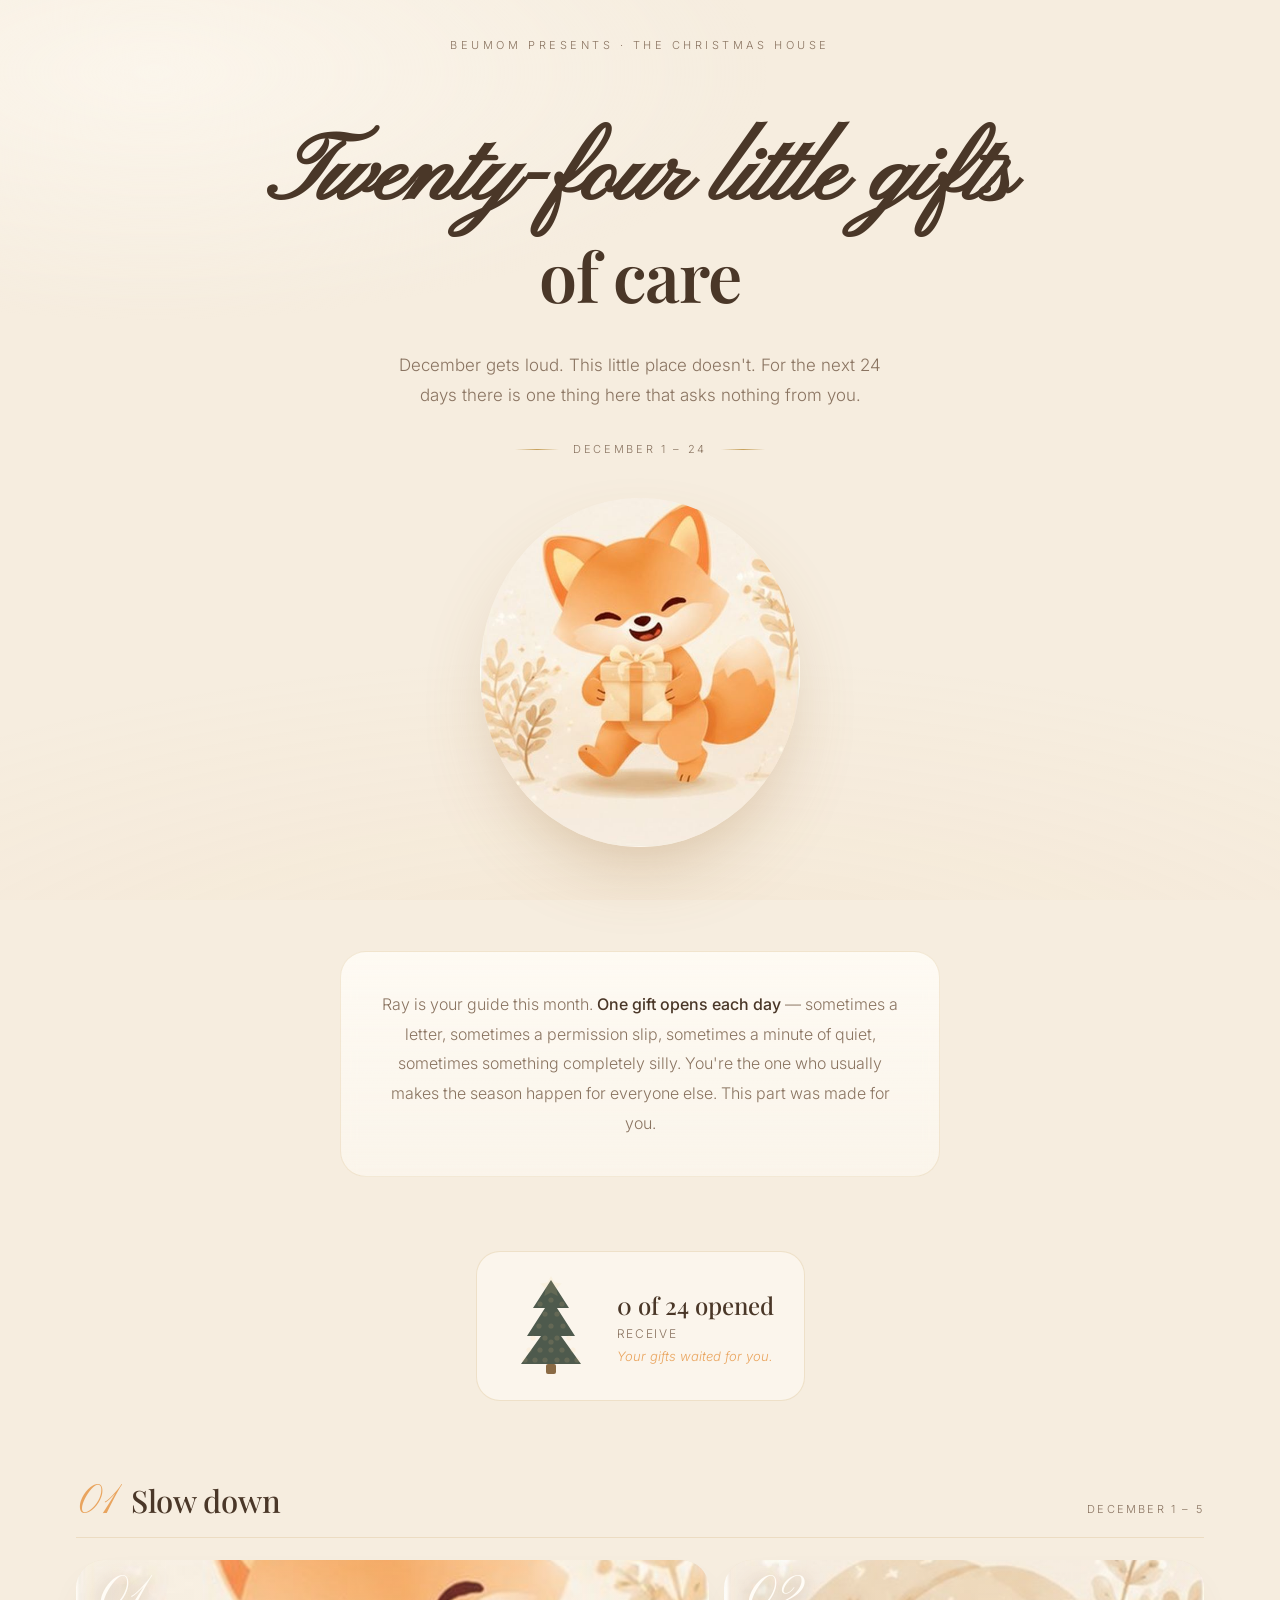
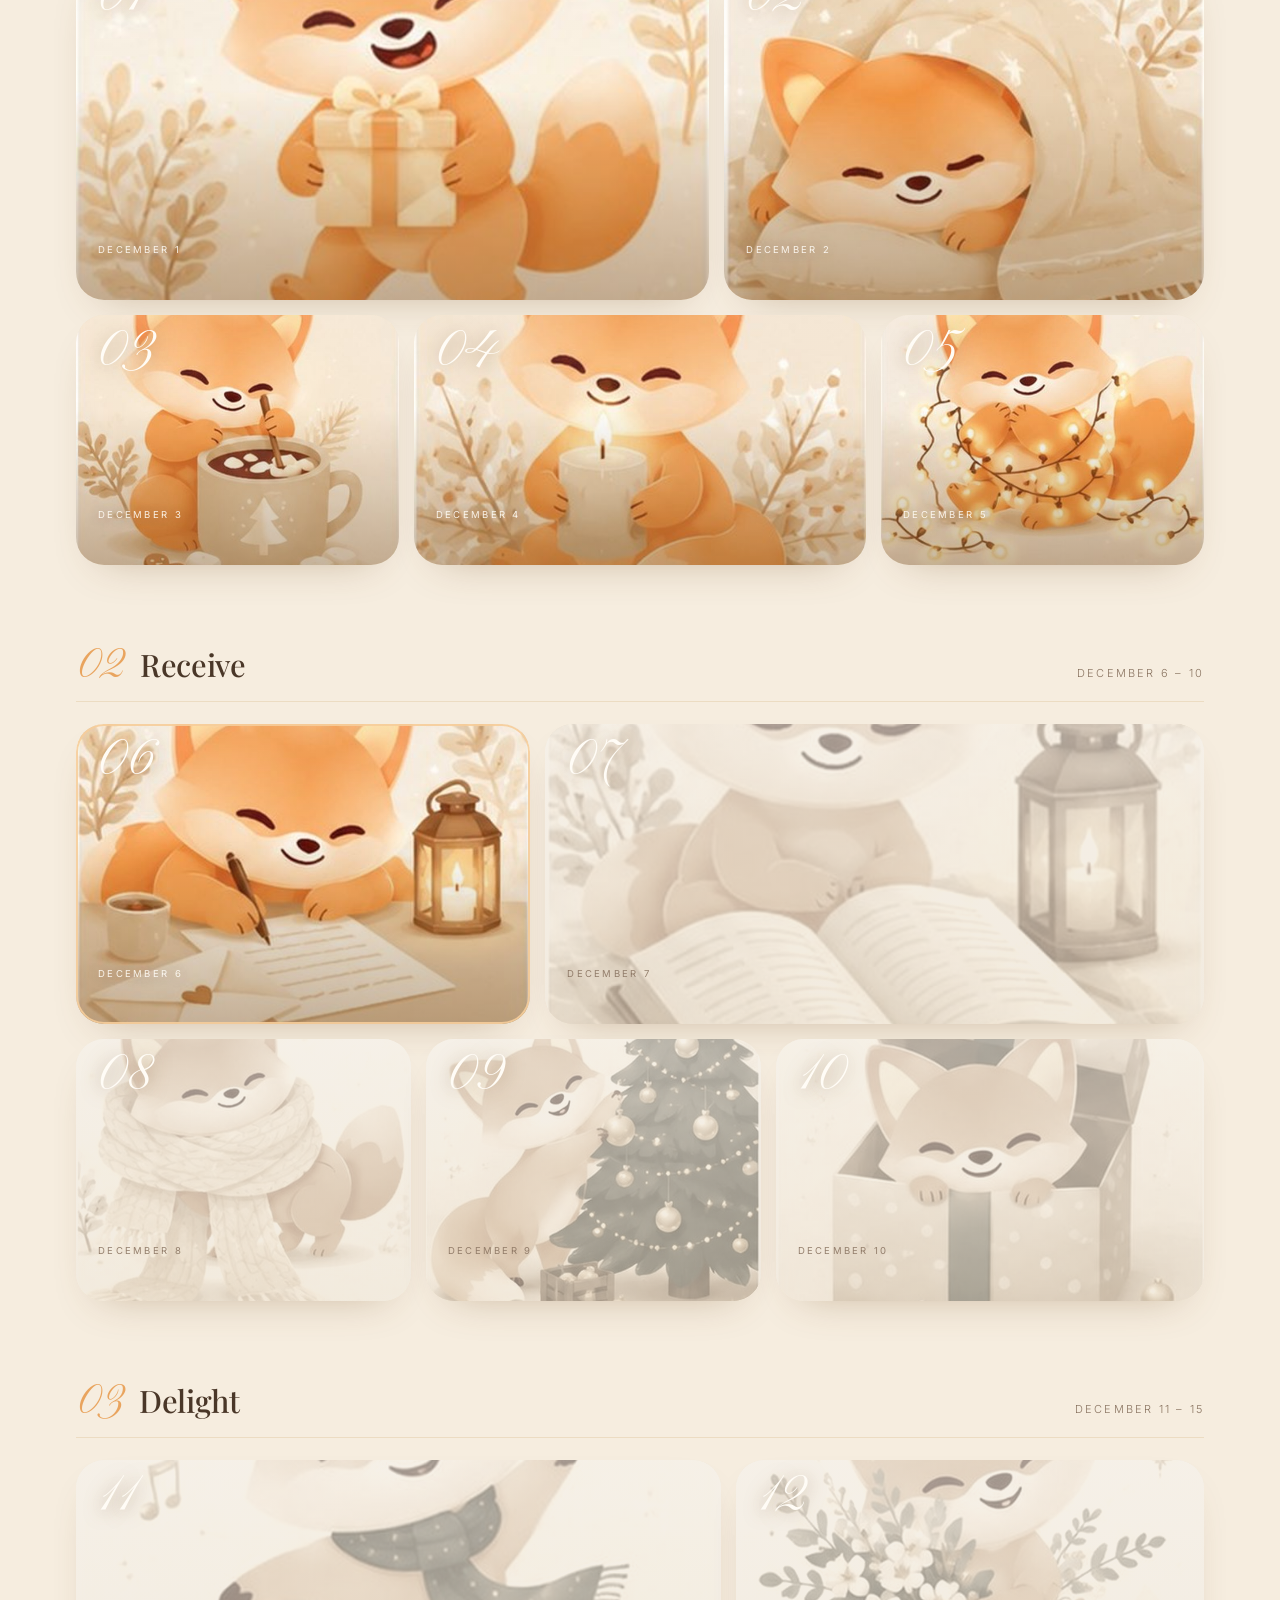
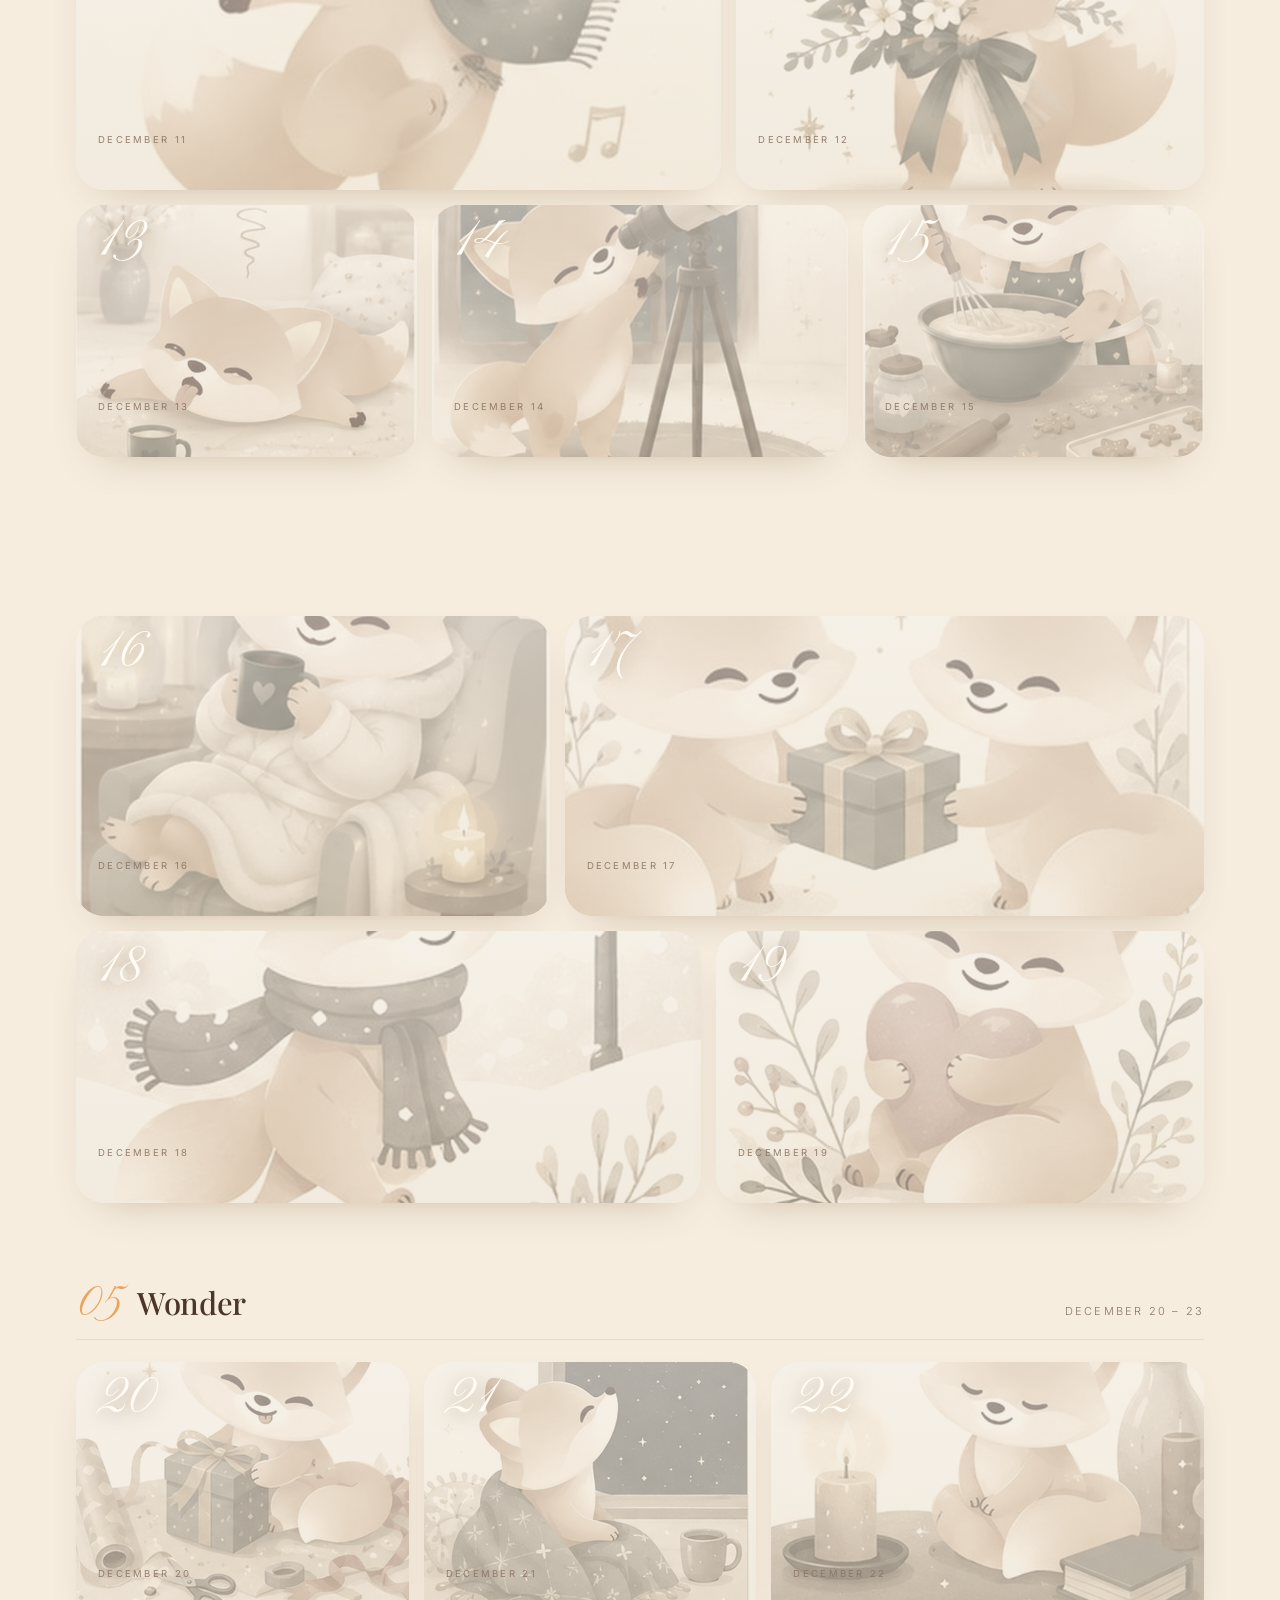
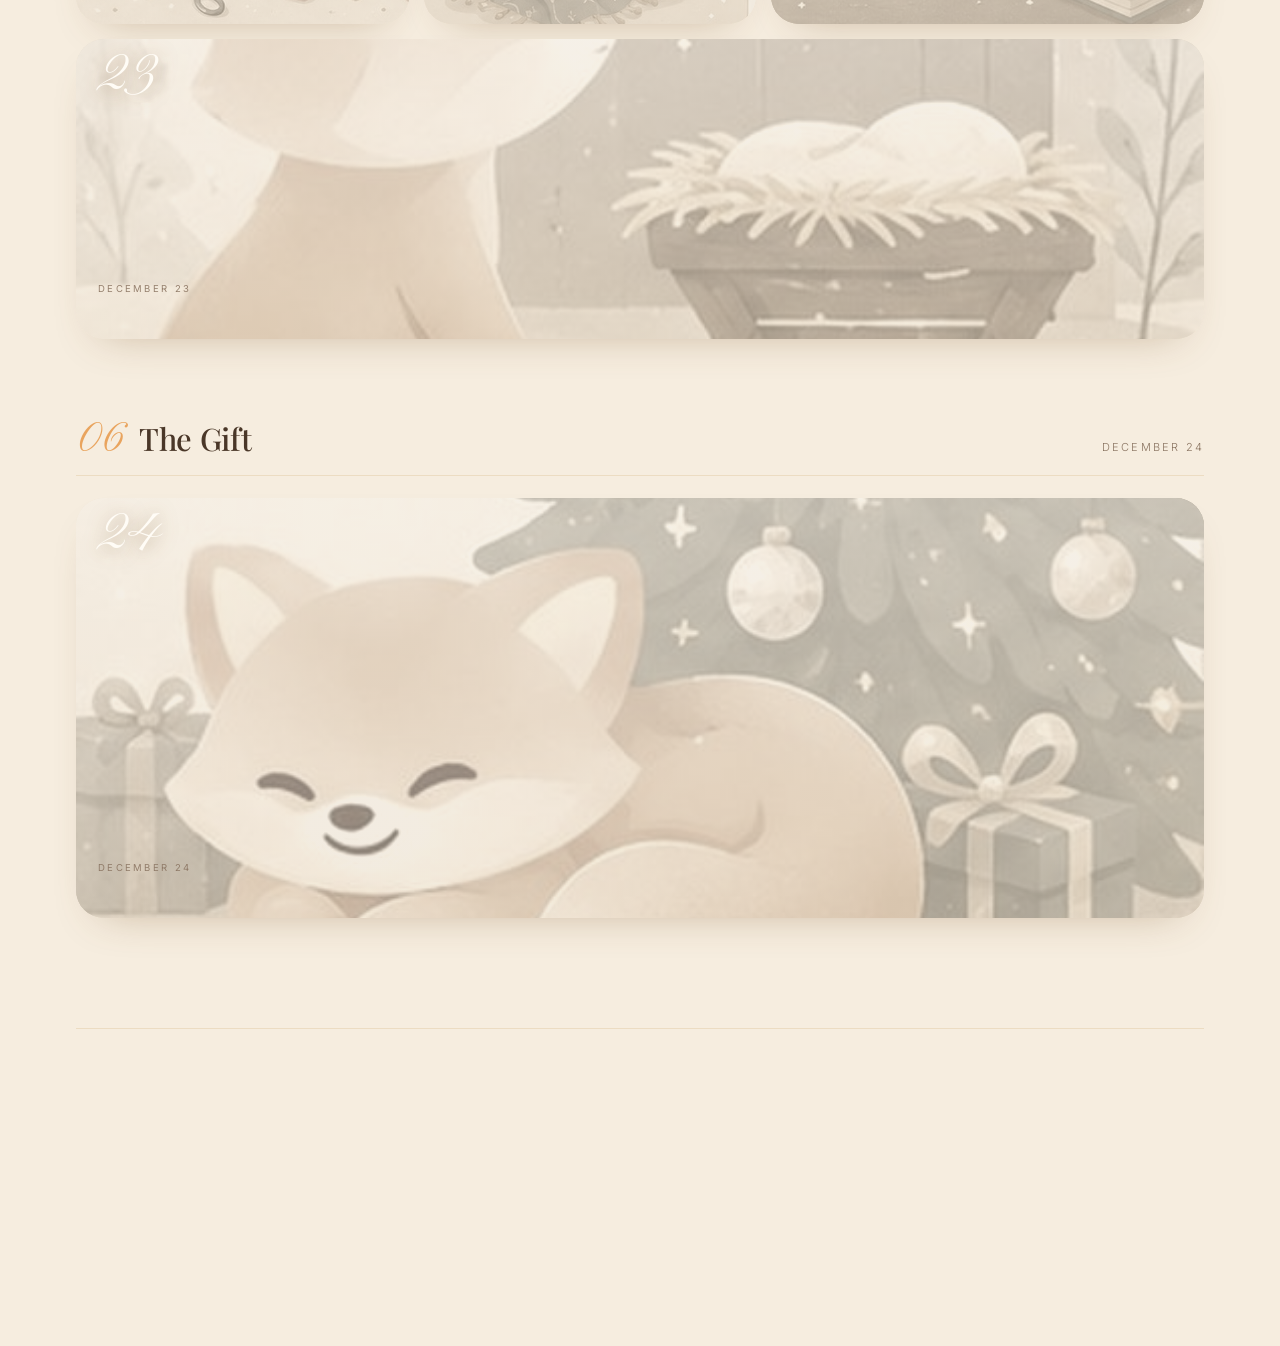
==== public/index.html @ f85dcf14 "Add BeUMom Advent calendar" ====
<!DOCTYPE html>
<html lang="en">
<head>
<meta charset="utf-8">
<meta name="viewport" content="width=device-width, initial-scale=1">
<title>BeUMom Christmas House — 24 Little Gifts of Care</title>
<link rel="preconnect" href="https://fonts.googleapis.com">
<link rel="preconnect" href="https://fonts.gstatic.com" crossorigin>
<link href="https://fonts.googleapis.com/css2?family=Playfair+Display:ital,wght@0,400;0,500;0,600;1,400&family=Inter:wght@300;400;500&family=Pinyon+Script&display=swap" rel="stylesheet">
<style>
:root{
  --champagne:#F6EDDF; --champagne-2:#EFE1CB; --ivory:#FFFCF6;
  --ember:#E9A45E; --ember-lt:#F7CE9B; --gold:#C6A05A;
  --ink:#4A3728; --ink-soft:#8A7461; --evergreen:#3B4A3C; --sage:#9FAF97;
  --r:28px; --ease:cubic-bezier(.22,.68,.28,1);
}
*{box-sizing:border-box;margin:0;padding:0}
html{scroll-behavior:smooth}
body{background:var(--champagne);color:var(--ink);font-family:'Inter',sans-serif;font-weight:300;-webkit-font-smoothing:antialiased;overflow-x:hidden}

.hearth{position:fixed;inset:0;pointer-events:none;z-index:0;
  background:radial-gradient(120% 62% at 50% 116%,rgba(233,164,94,var(--glow,.14)) 0%,rgba(247,206,155,calc(var(--glow,.14)*.55)) 34%,rgba(246,237,223,0) 70%),
             radial-gradient(80% 46% at 12% 8%,rgba(255,251,244,.6) 0%,rgba(246,237,223,0) 60%);
  transition:background 1.6s var(--ease)}
.embers{position:fixed;inset:0;pointer-events:none;z-index:55;overflow:hidden}
.ember{position:absolute;bottom:-24px;width:var(--sz,8px);height:var(--sz,8px);border-radius:50%;
  background:radial-gradient(circle,rgba(255,250,238,1) 0%,rgba(247,206,155,.9) 34%,rgba(233,164,94,0) 72%);
  filter:blur(var(--bl,.4px));animation:rise linear infinite}
@keyframes rise{0%{transform:translateY(0) translateX(0) scale(.5);opacity:0}
  10%{opacity:var(--op,.8)}78%{opacity:var(--op,.8)}
  100%{transform:translateY(-112vh) translateX(var(--dx,24px)) scale(1.15);opacity:0}}

.wrap{position:relative;z-index:2;max-width:1180px;margin:0 auto;padding:0 26px}
.rv{opacity:0;transform:translateY(22px);filter:blur(6px);transition:opacity 1s var(--ease),transform 1s var(--ease),filter 1s var(--ease)}
.rv.in{opacity:1;transform:none;filter:blur(0)}

.top{padding:38px 0 0;text-align:center}
.eyebrow{font-size:11px;letter-spacing:.32em;text-transform:uppercase;color:var(--ink-soft)}

.hero{padding:70px 0 20px;text-align:center}
.script{display:block;font-family:'Pinyon Script',cursive;font-size:clamp(46px,8.4vw,96px);line-height:1.16;padding-bottom:.05em}
.solid{display:block;font-family:'Playfair Display',serif;font-weight:600;font-size:clamp(34px,6vw,68px);letter-spacing:-.015em;margin-top:-.14em}
.lede{max-width:520px;margin:30px auto 0;font-size:17px;line-height:1.78;color:var(--ink-soft)}
.dates{margin-top:32px;display:inline-flex;align-items:center;gap:14px;font-size:11px;letter-spacing:.24em;text-transform:uppercase;color:var(--ink-soft)}
.dates i{display:block;width:44px;height:1px;background:linear-gradient(90deg,transparent,var(--gold),transparent)}
.hero-fox{width:min(320px,62vw);margin:42px auto 0;border-radius:50%;overflow:hidden;box-shadow:0 34px 80px -30px rgba(160,110,54,.44);animation:float 8s ease-in-out infinite}
.hero-fox img{width:100%;display:block}
@keyframes float{0%,100%{transform:translateY(0)}50%{transform:translateY(-13px)}}

.note{max-width:600px;margin:84px auto 0;padding:38px 40px;text-align:center;
  background:linear-gradient(180deg,rgba(255,252,246,.86),rgba(255,252,246,.5));
  border:1px solid rgba(198,160,90,.2);border-radius:26px;backdrop-filter:blur(8px);
  font-size:16px;line-height:1.85;color:var(--ink-soft)}
.note b{font-weight:500;color:var(--ink)}

/* progress tree */
.tracker{display:flex;align-items:center;justify-content:center;gap:22px;margin:74px auto 0;
  padding:22px 30px;border:1px solid rgba(198,160,90,.24);border-radius:24px;
  background:rgba(255,252,246,.55);backdrop-filter:blur(6px);width:fit-content;max-width:100%}
.tracker svg{display:block;flex:0 0 auto}
.tracker .txt .n{font-family:'Playfair Display',serif;font-size:24px;font-weight:500}
.tracker .txt .s{font-size:12px;letter-spacing:.14em;text-transform:uppercase;color:var(--ink-soft);margin-top:5px}
.tracker .waited{font-size:13px;color:var(--ember);margin-top:7px;font-style:italic;display:none}
.tracker .waited.on{display:block}
.orn{opacity:.13;transition:opacity .7s var(--ease)}
.orn.lit{opacity:1}

/* chapters */
.chapter{margin-top:78px}
.chead{display:flex;align-items:baseline;gap:16px;margin-bottom:22px;padding-bottom:14px;border-bottom:1px solid rgba(198,160,90,.22)}
.chead .cn{font-family:'Pinyon Script',cursive;font-size:40px;color:var(--ember);line-height:1}
.chead h2{font-family:'Playfair Display',serif;font-weight:500;font-size:clamp(22px,2.8vw,31px);letter-spacing:-.01em}
.chead .cr{margin-left:auto;font-size:11px;letter-spacing:.2em;text-transform:uppercase;color:var(--ink-soft)}

.row{display:flex;gap:15px;margin-bottom:15px}
.door{position:relative;flex:1 1 0;min-width:0;border:0;padding:0;cursor:pointer;border-radius:var(--r);
  overflow:hidden;background:var(--champagne-2);box-shadow:0 18px 44px -26px rgba(120,80,38,.42);
  transition:transform .7s var(--ease),box-shadow .7s var(--ease);font-family:inherit;display:block}
.door img{position:absolute;inset:0;width:100%;height:100%;object-fit:cover;transition:transform 1.1s var(--ease),filter .9s var(--ease)}
.door .veil{position:absolute;inset:0;background:linear-gradient(180deg,rgba(246,237,223,.2) 0%,rgba(246,237,223,.02) 38%,rgba(122,84,42,.42) 100%);transition:opacity .8s var(--ease)}
.door .num{position:absolute;left:20px;top:10px;font-family:'Pinyon Script',cursive;font-size:clamp(34px,3.8vw,50px);color:#FFFCF6;line-height:1.2;text-shadow:0 2px 18px rgba(120,80,38,.55)}
.door .day{position:absolute;left:22px;bottom:18px;right:22px;text-align:left;color:#FFFCF6;text-shadow:0 1px 14px rgba(120,80,38,.6)}
.door .day .d{font-size:9.5px;letter-spacing:.24em;text-transform:uppercase;opacity:.9}
.door .day .t{font-family:'Playfair Display',serif;font-size:clamp(15px,1.4vw,20px);font-weight:500;margin-top:4px;opacity:0;transform:translateY(8px);transition:opacity .5s var(--ease),transform .5s var(--ease)}
.door.locked img{filter:saturate(.3) brightness(1.07) contrast(.92)}
.door.locked .veil{background:linear-gradient(180deg,rgba(246,237,223,.6),rgba(239,225,203,.52))}
.door.locked .day .d{color:var(--ink-soft);text-shadow:none}
.door.locked{cursor:default}
.door.open-able::after{content:"";position:absolute;inset:0;border-radius:var(--r);
  box-shadow:inset 0 0 0 2px rgba(247,206,155,.9),0 0 34px rgba(233,164,94,.42);animation:pulse 3.2s ease-in-out infinite;pointer-events:none}
@keyframes pulse{0%,100%{opacity:.42}50%{opacity:1}}
.door.opened .veil{background:linear-gradient(180deg,rgba(246,237,223,.06) 0%,rgba(122,84,42,.46) 100%)}
.door .seal{position:absolute;right:18px;top:18px;width:8px;height:8px;border-radius:50%;background:transparent}
.door.opened .seal{background:var(--ember-lt);box-shadow:0 0 16px 4px rgba(233,164,94,.75)}
@media(hover:hover){
  .door:not(.locked):hover{transform:translateY(-6px);box-shadow:0 30px 60px -26px rgba(120,80,38,.55)}
  .door:not(.locked):hover img{transform:scale(1.055)}
  .door:not(.locked):hover .day .t{opacity:1;transform:none}
}
.door:focus-visible{outline:2px solid var(--ember);outline-offset:4px}
.door.shake{animation:shake .5s var(--ease)}
@keyframes shake{0%,100%{transform:translateX(0)}20%{transform:translateX(-6px)}40%{transform:translateX(6px)}60%{transform:translateX(-4px)}80%{transform:translateX(4px)}}

.toast{position:fixed;left:50%;bottom:34px;transform:translate(-50%,20px);z-index:60;background:rgba(74,55,40,.94);color:#FFFCF6;padding:13px 24px;border-radius:100px;font-size:13px;opacity:0;pointer-events:none;transition:opacity .4s var(--ease),transform .4s var(--ease)}
.toast.on{opacity:1;transform:translate(-50%,0)}

.modal{position:fixed;inset:0;z-index:80;display:flex;align-items:center;justify-content:center;padding:24px;opacity:0;pointer-events:none;transition:opacity .5s var(--ease)}
.modal.on{opacity:1;pointer-events:auto}
.scrim{position:absolute;inset:0;background:rgba(90,62,36,.44);backdrop-filter:blur(14px)}
.card{position:relative;width:min(960px,100%);max-height:88vh;overflow-y:auto;background:var(--ivory);border-radius:34px;
  box-shadow:0 50px 110px -40px rgba(90,60,30,.6);display:grid;grid-template-columns:1fr 1fr;
  transform:scale(.94) translateY(16px);opacity:0;transition:transform .6s var(--ease),opacity .6s var(--ease)}
.modal.on .card{transform:none;opacity:1}
.card-img{position:relative;min-height:360px;background:var(--champagne-2)}
.card-img img{position:absolute;inset:0;width:100%;height:100%;object-fit:cover}
.card-img .n{position:absolute;left:26px;bottom:18px;font-family:'Pinyon Script',cursive;font-size:58px;color:#FFFCF6;text-shadow:0 2px 20px rgba(120,80,38,.6)}
.card-body{padding:44px 42px 42px}
.tags{display:flex;gap:8px;flex-wrap:wrap}
.tag{font-size:9.5px;letter-spacing:.22em;text-transform:uppercase;color:var(--ink-soft);border:1px solid rgba(198,160,90,.36);padding:6px 12px;border-radius:100px}
.tag.type{background:rgba(233,164,94,.14);border-color:transparent;color:#8A5B26}
.card-body .date{font-family:'Pinyon Script',cursive;font-size:32px;color:var(--ember);margin:16px 0 0;line-height:1}
.card-body h3{font-family:'Playfair Display',serif;font-weight:500;font-size:clamp(26px,3.2vw,38px);line-height:1.13;letter-spacing:-.015em;margin:6px 0 18px}
.letter{font-size:16px;line-height:1.84;color:var(--ink-soft)}
.letter em{font-style:italic;color:var(--ink)}
.practice{margin-top:26px;padding:22px 24px;border-radius:20px;background:linear-gradient(135deg,rgba(247,206,155,.3),rgba(246,237,223,.5));border:1px solid rgba(198,160,90,.24)}
.practice .lbl{font-size:9.5px;letter-spacing:.22em;text-transform:uppercase;color:var(--ink-soft)}
.practice p{margin-top:9px;font-size:16px;line-height:1.68;color:var(--ink)}
.gift{margin-top:18px;display:flex;align-items:flex-start;gap:12px;font-size:14px;line-height:1.6;color:var(--ink-soft)}
.gift span{width:7px;height:7px;border-radius:50%;background:var(--ember);flex:0 0 auto;margin-top:7px;box-shadow:0 0 12px rgba(233,164,94,.8)}
.close{position:absolute;right:16px;top:16px;z-index:3;width:40px;height:40px;border-radius:50%;border:0;cursor:pointer;background:rgba(255,252,246,.92);color:var(--ink);font-size:19px;box-shadow:0 6px 20px -8px rgba(90,60,30,.5);transition:transform .3s var(--ease)}
.close:hover{transform:rotate(90deg)}
.stg{opacity:0;transform:translateY(14px)}
.modal.on .stg{animation:stgIn .8s var(--ease) forwards}
@keyframes stgIn{to{opacity:1;transform:none}}

footer{margin-top:110px;padding:70px 0 60px;text-align:center;border-top:1px solid rgba(198,160,90,.22)}
footer .fscript{font-family:'Pinyon Script',cursive;font-size:36px;line-height:1.3}
footer p{max-width:480px;margin:20px auto 0;font-size:14px;line-height:1.8;color:var(--ink-soft)}
footer .by{margin-top:32px;font-size:10px;letter-spacing:.26em;text-transform:uppercase;color:var(--ink-soft)}


@media(max-width:880px){.card{grid-template-columns:1fr}.card-img{min-height:250px}.card-body{padding:32px 26px 34px}}
@media(max-width:720px){
  .wrap{padding:0 16px}
  .row{flex-wrap:wrap;gap:11px;margin-bottom:11px;height:auto !important}
  .row .door{flex:1 1 calc(50% - 6px) !important;height:198px !important}
  .row .door:nth-child(3){flex-basis:100% !important;height:176px !important}
  .door .num{left:14px;top:6px}
  .door .day{left:14px;right:14px;bottom:13px}
  .door .day .t{opacity:1;transform:none}
  .note{padding:30px 24px;margin-top:60px}
  .tracker{gap:16px;padding:18px 22px;margin-top:56px}
  .chapter{margin-top:58px}
}
@media(prefers-reduced-motion:reduce){*{animation-duration:.01ms !important;animation-iteration-count:1 !important;transition-duration:.12s !important}.rv{opacity:1;transform:none;filter:none}}
</style>
</head>
<body>
<div class="hearth" id="hearth"></div>
<div class="embers" id="embers"></div>

<div class="wrap">
  <div class="top"><div class="eyebrow rv">BeUMom presents · The Christmas House</div></div>

  <header class="hero">
    <h1>
      <span class="script rv">Twenty-four little gifts</span>
      <span class="solid rv">of care</span>
    </h1>
    <p class="lede rv">December gets loud. This little place doesn't. For the next 24 days there is one thing here that asks nothing from you.</p>
    <div class="dates rv"><i></i>December 1 – 24<i></i></div>
    <div class="hero-fox rv"><img id="heroImg" alt="Ray the fox, carrying a tiny gift"></div>
  </header>

  <div class="note rv">
    Ray is your guide this month. <b>One gift opens each day</b> — sometimes a letter, sometimes a permission slip, sometimes a minute of quiet, sometimes something completely silly. You're the one who usually makes the season happen for everyone else. This part was made for you.
  </div>

  <div class="tracker rv">
    <svg width="88" height="104" viewBox="0 0 88 104" aria-hidden="true">
      <path d="M44 6 L62 34 H50 L68 62 H54 L74 90 H14 L34 62 H20 L38 34 H26 Z" fill="#3B4A3C" opacity=".9"/>
      <rect x="39" y="90" width="10" height="10" rx="2" fill="#8A6A44"/>
      <g id="star" class="orn"><path d="M44 2 l3.4 6.6 7.3 1-5.3 5.2 1.3 7.2-6.7-3.4-6.7 3.4 1.3-7.2-5.3-5.2 7.3-1z" fill="#F2D08A"/></g>
      <g id="orns" fill="#F5C98E"></g>
    </svg>
    <div class="txt">
      <div class="n"><span id="lit">0</span> of 24 opened</div>
      <div class="s" id="phase">Slow down</div>
      <div class="waited" id="waited">Your gifts waited for you.</div>
    </div>
  </div>

  <div id="chapters"></div>

  <footer>
    <div class="fscript rv">we hope you feel a little brighter inside</div>
    <p class="rv">BeUMom is a gentle space for moms. A place with simple tools for restoration — where you're allowed to pause, feel supported, and slowly return to yourself in body, mind, and heart.</p>
    <div class="by rv">Designed and built by Raya Popov</div>
  </footer>
</div>

<div class="toast" id="toast"></div>

<div class="modal" id="modal" role="dialog" aria-modal="true">
  <div class="scrim" data-close></div>
  <div class="card">
    <button class="close" data-close aria-label="Close">&times;</button>
    <div class="card-img"><img id="mImg" alt=""><span class="n" id="mNum"></span></div>
    <div class="card-body">
      <div class="tags stg" id="mTags" style="animation-delay:.12s"></div>
      <div class="date stg" id="mDate" style="animation-delay:.2s"></div>
      <h3 class="stg" id="mTitle" style="animation-delay:.28s"></h3>
      <div class="letter stg" id="mLetter" style="animation-delay:.36s"></div>
      <div class="practice stg" style="animation-delay:.46s">
        <div class="lbl" id="mPLbl">Today's small thing</div>
        <p id="mPractice"></p>
      </div>
      <div class="gift stg" style="animation-delay:.56s"><span></span><em id="mGift"></em></div>
    </div>
  </div>
</div>

<script>
const IMG = {"d01": "[data-uri]", "d02": "[data-uri]", "d03": "[data-uri]", "d04": "[data-uri]", "d05": "[data-uri]", "d06": "[data-uri]", "d07": "[data-uri]", "d08": "[data-uri]", "d09": "[data-uri]", "d10": "[data-uri]", "d11": "[data-uri]", "d12": "[data-uri]", "d13": "[data-uri]", "d14": "[data-uri]", "d15": "[data-uri]", "d16": "[data-uri]", "d17": "[data-uri]", "d18": "[data-uri]", "d19": "[data-uri]", "d20": "[data-uri]", "d21": "[data-uri]", "d22": "[data-uri]", "d23": "[data-uri]", "d24": "[data-uri]"};

/* six repeating day types — the surprise lives in the order, not in the code */
const T={perm:"Permission slip",letter:"A letter",still:"One minute",play:"Something silly",word:"Your word today",give:"For another mom"};

const DAYS=[
{n:1,t:T.perm,p:"Rest · Mind",title:"Your first gift",
 letter:"Hey mama. It's the first of December, and the list has already started writing itself. Before any of it — this. One small thing that belongs to you, before you hand out everything else.",
 practice:"Name one thing you'd love this month that has nothing to do with anyone else. Write it where you'll see it.",
 gift:"Printable: <em>Things I'm not doing this Christmas.</em>"},
{n:2,t:T.perm,p:"Rest · Body",title:"Put it down",
 letter:"One thing comes off the list today. Not the important one — just one. It will still be there in January, and so will you.",
 practice:"Pick one thing you planned for today and move it to next week. Say it out loud so it counts.",
 gift:"Ray's permission slip, ready for the fridge."},
{n:3,t:T.still,p:"Health · Body",title:"Warm from the inside",
 letter:"You've made about a hundred warm drinks this year for other people. Today one of them is yours. Sit down while you drink it — that's the whole thing.",
 practice:"Make something warm. Drink it sitting down, both hands on the cup, until it's actually finished.",
 gift:"Ray's cocoa card — the one with the extra marshmallow."},
{n:4,t:T.word,p:"Beauty · Spirit",title:"Your word is PEACE",
 letter:"December gets loud with beauty — trees, lights, everything sparkling at once. The kind that reaches you is usually one candle on a kitchen table at nine at night.",
 practice:"Light one candle tonight and stay with it for the length of one song.",
 gift:"PEACE — save it as your phone wallpaper."},
{n:5,t:T.letter,p:"Health · Spirit",title:"Tangled is allowed",
 letter:"Every year the lights come out of the box in a knot. Every year we sit down and untangle them anyway. Your December can be a little tangled and still be a good one.",
 practice:"Name one thing that's tangled right now. Tell one person about it today.",
 gift:"Ray's tangle card — write one thing, fold it, keep it."},

{n:6,t:T.letter,p:"Talents · Mind",title:"The letter you'd write",
 letter:"You know things other women need to hear. You learned most of them the hard way. Today Ray brought paper.",
 practice:"Write five lines to yourself from three years ago. Keep it, or send it to a friend who's standing there now.",
 gift:"Printable letter paper, with Ray in the corner."},
{n:7,t:T.still,p:"Rest · Spirit",title:"Stay here for one minute",
 letter:"The whole screen goes quiet for sixty seconds. Snow falls. Nothing is counted and nothing is asked. This is the one page in December with nothing on it.",
 practice:"Stay for one minute. When it ends, go back to your day exactly as you were.",
 gift:"An illustrated card you can keep in a pocket."},
{n:8,t:T.perm,p:"Beauty · Body",title:"Wrapped up",
 letter:"Ray is wearing a scarf roughly four times his own size and has decided this is correct. Comfort over composure, all month.",
 practice:"Wear the softest thing you own today, even if you're leaving the house in it.",
 gift:"Permission: the good blanket is for using."},
{n:9,t:T.word,p:"Talents · Body",title:"Your word is ENOUGH",
 letter:"The tree will be decorated. It may be uneven, and half the ornaments may end up on one branch at toddler height. It will still be the tree your children remember.",
 practice:"Look at one thing you've made this month and let it be finished.",
 gift:"ENOUGH — wallpaper, in gold on evergreen."},
{n:10,t:T.give,p:"Health · Mind",title:"Open when…",
 letter:"Ray brought a box that stays open all month. Nine small letters inside, for the moments that arrive without warning.",
 practice:"Open one now, or leave them. They're here on the days you need them.",
 gift:"Open when: I'm overwhelmed · I feel invisible · I'm angry · Christmas isn't magical · I'm comparing myself · my house is a disaster · I need God · I need to laugh · everyone needs something from me."},

{n:11,t:T.play,p:"Talents · Body",title:"Shake it off",
 letter:"Emergency December intervention. Ray is already dancing and is not embarrassed about it.",
 practice:"Press play. Dance badly for one song. Doing it well is against the rules.",
 gift:"The BeUMom December playlist."},
{n:12,t:T.give,p:"Beauty · Spirit",title:"Someone is getting flowers",
 letter:"Today one mom receives actual flowers at her actual door. You don't enter for yourself — you name someone else.",
 practice:"Tell us about a mom who needs them, and why. We'll choose one and send them this week.",
 gift:"Nominate a mom · flowers delivered before Christmas."},
{n:13,t:T.play,p:"Rest · Mind",title:"Christmas Mom Bingo",
 letter:"Ray is lying face-down on the floor and has earned it. Some days the honest thing is to laugh at the whole operation.",
 practice:"Tap every square that's true. Reheated the same coffee twice. Wrapped something at midnight. Bought something for yourself and called it <em>for the house.</em>",
 gift:"Printable bingo card for your group chat."},
{n:14,t:T.still,p:"Health · Mind",title:"Look up",
 letter:"Ray found a telescope. The sky over your house tonight is the same sky that's been there through every hard December you've had.",
 practice:"Step outside for two minutes tonight and look up. Coat optional, complaining permitted.",
 gift:"What's visible in the sky this week."},
{n:15,t:T.perm,p:"Talents · Body",title:"Made by your hands",
 letter:"<em>Закваска</em> — leaven. A small living thing you feed every day, and it feeds everyone at the table. Your talent works exactly the same way.",
 practice:"Make one thing with your hands today. Bread, a card, a braid in someone's hair.",
 gift:"The sourdough starter card from the BeUMom kitchen."},

{n:16,t:T.perm,p:"Beauty · Body",title:"The bathrobe hour",
 letter:"Ray has put on a bathrobe and is holding a cup of something. There is nowhere he needs to be. Copy him.",
 practice:"Claim one hour tonight where you're already in the robe. Tell the house it's happening.",
 gift:"Printable door sign: <em>this hour is taken.</em>"},
{n:17,t:T.give,p:"Talents · Spirit",title:"Give this one away",
 letter:"There's something you do that other people find hard. You probably think it hardly counts, because it comes easily to you. That's the exact thing that makes it a gift.",
 practice:"Name it out loud, then let one person receive it this week.",
 gift:"Pay It Forward — sponsor a year of BeUMom for another mom."},
{n:18,t:T.letter,p:"Rest · Body",title:"Ten minutes outside, alone",
 letter:"Ray is walking under the snow with no destination. Not a workout. Not an errand. Ten minutes of being a person outdoors.",
 practice:"Go outside alone for ten minutes today. Leave your phone in your pocket.",
 gift:"A 10-minute audio for walking, if you'd like company."},
{n:19,t:T.give,p:"Beauty · Mind",title:"A note for the next mom",
 letter:"Ray is holding a heart, which is on the nose, and he doesn't care. Somewhere out there another mom will open this door tomorrow.",
 practice:"Leave one line for her. <em>You're doing better than you think</em> is a good place to start.",
 gift:"Read the notes other moms left, hanging on the tree."},

{n:20,t:T.play,p:"Talents · Mind",title:"Wrap it badly on purpose",
 letter:"Ray's tape situation has gotten away from him. Perfect wrapping has never once been the part a child remembers.",
 practice:"Wrap one gift as badly as you can manage. Extra credit for visible tape.",
 gift:"Printable gift tags, drawn by Ray."},
{n:21,t:T.word,p:"Health · Spirit",title:"Your word is WONDER",
 letter:"Today is the shortest day of the year. Every single day after this one holds a little more light. That's true of the sky — and it has been true of some other seasons too.",
 practice:"Write down one thing that's already turning, even slightly, in the right direction.",
 gift:"WONDER — wallpaper for the longest night."},
{n:22,t:T.still,p:"Rest · Spirit",title:"One candle, one minute",
 letter:"Almost there. The house is loud, the calendar is full, and Ray is sitting by a candle doing nothing at all.",
 practice:"One minute. One candle. Nothing is required of you here.",
 gift:"A short reading, if you want one."},
{n:23,t:T.letter,p:"Health · Spirit",title:"Why we can receive",
 letter:"Ray has been following a star all month — through the forest, the village, the frozen lake — and tonight he's arrived. The whole story turns on someone small arriving for people who were tired.",
 practice:"Read this one slowly. It's the shortest door in the house.",
 gift:"An illustrated card for Christmas Eve morning."},

{n:24,t:T.letter,p:"Rest · Spirit",title:"You're allowed to receive",
 letter:"Tomorrow you'll hand out everything you've quietly been preparing for weeks. Tonight, before all of that — this one is yours. The tree is finished. Ray is asleep beside it. So is the list.",
 practice:"Open this slowly. Read it twice. Then go and be with your people.",
 gift:"A voice message from Raya, and your BeUMom Christmas book — 15 pages, yours to keep."}
];

const CHAPTERS=[
 {name:"Slow down", range:"December 1 – 5", rows:[{h:340,f:[1.32,1]},{h:250,f:[1,1.4,1]}]},
 {name:"Receive", range:"December 6 – 10", rows:[{h:300,f:[1,1.45]},{h:262,f:[1,1,1.28]}]},
 {name:"Delight", range:"December 11 – 15", rows:[{h:330,f:[1.38,1]},{h:252,f:[1,1.22,1]}]},
 {name:"Connect", range:"December 16 – 19", rows:[{h:300,f:[1,1.35]},{h:272,f:[1.28,1]}]},
 {name:"Wonder", range:"December 20 – 23", rows:[{h:262,f:[1,1,1.3]},{h:300,f:[1]}]},
 {name:"The Gift", range:"December 24", rows:[{h:420,f:[1]}]}
];

const today=new Date();
const simDay=today.getMonth()===11?Math.min(24,Math.max(1,today.getDate())):24;
let opened=new Set(JSON.parse(localStorage.getItem('beumom-opened-days')||'[]'));
const key=n=>'d'+String(n).padStart(2,'0');

/* build */
const host=document.getElementById('chapters');
let idx=0;
CHAPTERS.forEach((ch,ci)=>{
  const sec=document.createElement('section');sec.className='chapter';
  sec.innerHTML=`<div class="chead rv"><span class="cn">${String(ci+1).padStart(2,'0')}</span>
    <h2>${ch.name}</h2><span class="cr">${ch.range}</span></div>`;
  ch.rows.forEach(r=>{
    const row=document.createElement('div');row.className='row';row.style.height=r.h+'px';
    r.f.forEach(f=>{
      const d=DAYS[idx++];
      const b=document.createElement('button');
      b.className='door';b.style.flexGrow=f;b.dataset.n=d.n;
      b.innerHTML=`<img src="${IMG[key(d.n)]}" alt="Ray the fox — ${d.title}"><div class="veil"></div>
        <div class="num">${String(d.n).padStart(2,'0')}</div><div class="seal"></div>
        <div class="day"><div class="d">December ${d.n}</div><div class="t">${d.title}</div></div>`;
      b.addEventListener('click',()=>openDoor(d.n,b));
      row.appendChild(b);
    });
    sec.appendChild(row);
  });
  host.appendChild(sec);
});
document.getElementById('heroImg').src=IMG.d01;

/* tree ornaments */
const OP=[[44,26],[38,40],[50,40],[32,52],[44,52],[56,52],[26,64],[38,64],[50,64],[62,64],
          [22,76],[33,76],[44,76],[55,76],[66,76],[18,86],[28,86],[38,86],[50,86],[60,86],[70,86],[33,30],[55,30],[44,68]];
const og=document.getElementById('orns');
OP.forEach(([x,y],i)=>{
  const c=document.createElementNS('http://www.w3.org/2000/svg','circle');
  c.setAttribute('cx',x);c.setAttribute('cy',y);c.setAttribute('r',2.6);
  c.setAttribute('class','orn');c.dataset.i=i;og.appendChild(c);
});
const orns=[...og.children];

const doors=[...document.querySelectorAll('.door')];
function refresh(){
  let missed=false;
  doors.forEach(b=>{
    const n=+b.dataset.n, avail=simDay>=n;
    b.classList.toggle('locked',!avail);
    b.classList.toggle('opened',opened.has(n));
    b.classList.toggle('open-able',avail&&!opened.has(n)&&n===simDay);
    if(avail&&!opened.has(n)&&n<simDay) missed=true;
  });
  const c=opened.size;
  document.getElementById('lit').textContent=c;
  orns.forEach((o,i)=>o.classList.toggle('lit',i<c));
  document.getElementById('star').classList.toggle('lit',c===24);
  document.getElementById('hearth').style.setProperty('--glow',(0.12+c*0.021).toFixed(3));
  document.getElementById('waited').classList.toggle('on',missed);
  const ph=CHAPTERS[Math.min(5,[5,10,15,19,23,24].findIndex(v=>simDay<=v))];
  document.getElementById('phase').textContent=ph?ph.name:'The Gift';
}
function toast(t){const e=document.getElementById('toast');e.textContent=t;e.classList.add('on');clearTimeout(e._t);e._t=setTimeout(()=>e.classList.remove('on'),2600)}

function openDoor(n,b){
  const d=DAYS[n-1];
  if(simDay<n){b.classList.add('shake');setTimeout(()=>b.classList.remove('shake'),520);
    toast('This one opens on December '+n+'.');return}
  opened.add(n);
  localStorage.setItem('beumom-opened-days',JSON.stringify([...opened]));
  refresh();
  mImg.src=IMG[key(n)];
  mNum.textContent=String(n).padStart(2,'0');
  mTags.innerHTML=`<span class="tag type">${d.t}</span><span class="tag">${d.p}</span>`;
  mDate.textContent='December '+n;
  mTitle.textContent=d.title;
  mLetter.innerHTML='<p>'+d.letter+'</p>';
  mPractice.innerHTML=d.practice;
  mGift.innerHTML=d.gift;
  const m=document.getElementById('modal');
  m.classList.remove('on');void m.offsetWidth;m.classList.add('on');
  document.body.style.overflow='hidden';
}
function closeModal(){document.getElementById('modal').classList.remove('on');document.body.style.overflow=''}
document.querySelectorAll('[data-close]').forEach(e=>e.addEventListener('click',closeModal));
document.addEventListener('keydown',e=>{if(e.key==='Escape')closeModal()});

const io=new IntersectionObserver(es=>es.forEach(e=>{if(e.isIntersecting){e.target.classList.add('in');io.unobserve(e.target)}}),{threshold:.12});
document.querySelectorAll('.rv').forEach((el,i)=>{el.style.transitionDelay=(i%5)*0.08+'s';io.observe(el)});

const eb=document.getElementById('embers');
for(let i=0;i<26;i++){
  const s=document.createElement('div');s.className='ember';
  const big=Math.random();
  const size=big>.86?16+Math.random()*8:big>.6?9+Math.random()*5:3.5+Math.random()*4;
  s.style.setProperty('--sz',size.toFixed(1)+'px');
  s.style.setProperty('--bl',(size>13?1.2:size>8?.7:.3)+'px');
  s.style.setProperty('--op',(size>13?.5:size>8?.68:.85).toFixed(2));
  s.style.left=Math.random()*100+'%';
  s.style.animationDuration=((size>13?26:17)+Math.random()*16)+'s';
  s.style.animationDelay=(-Math.random()*30)+'s';
  s.style.setProperty('--dx',(Math.random()*110-55)+'px');
  eb.appendChild(s);
}
refresh();
</script>
</body>
</html>
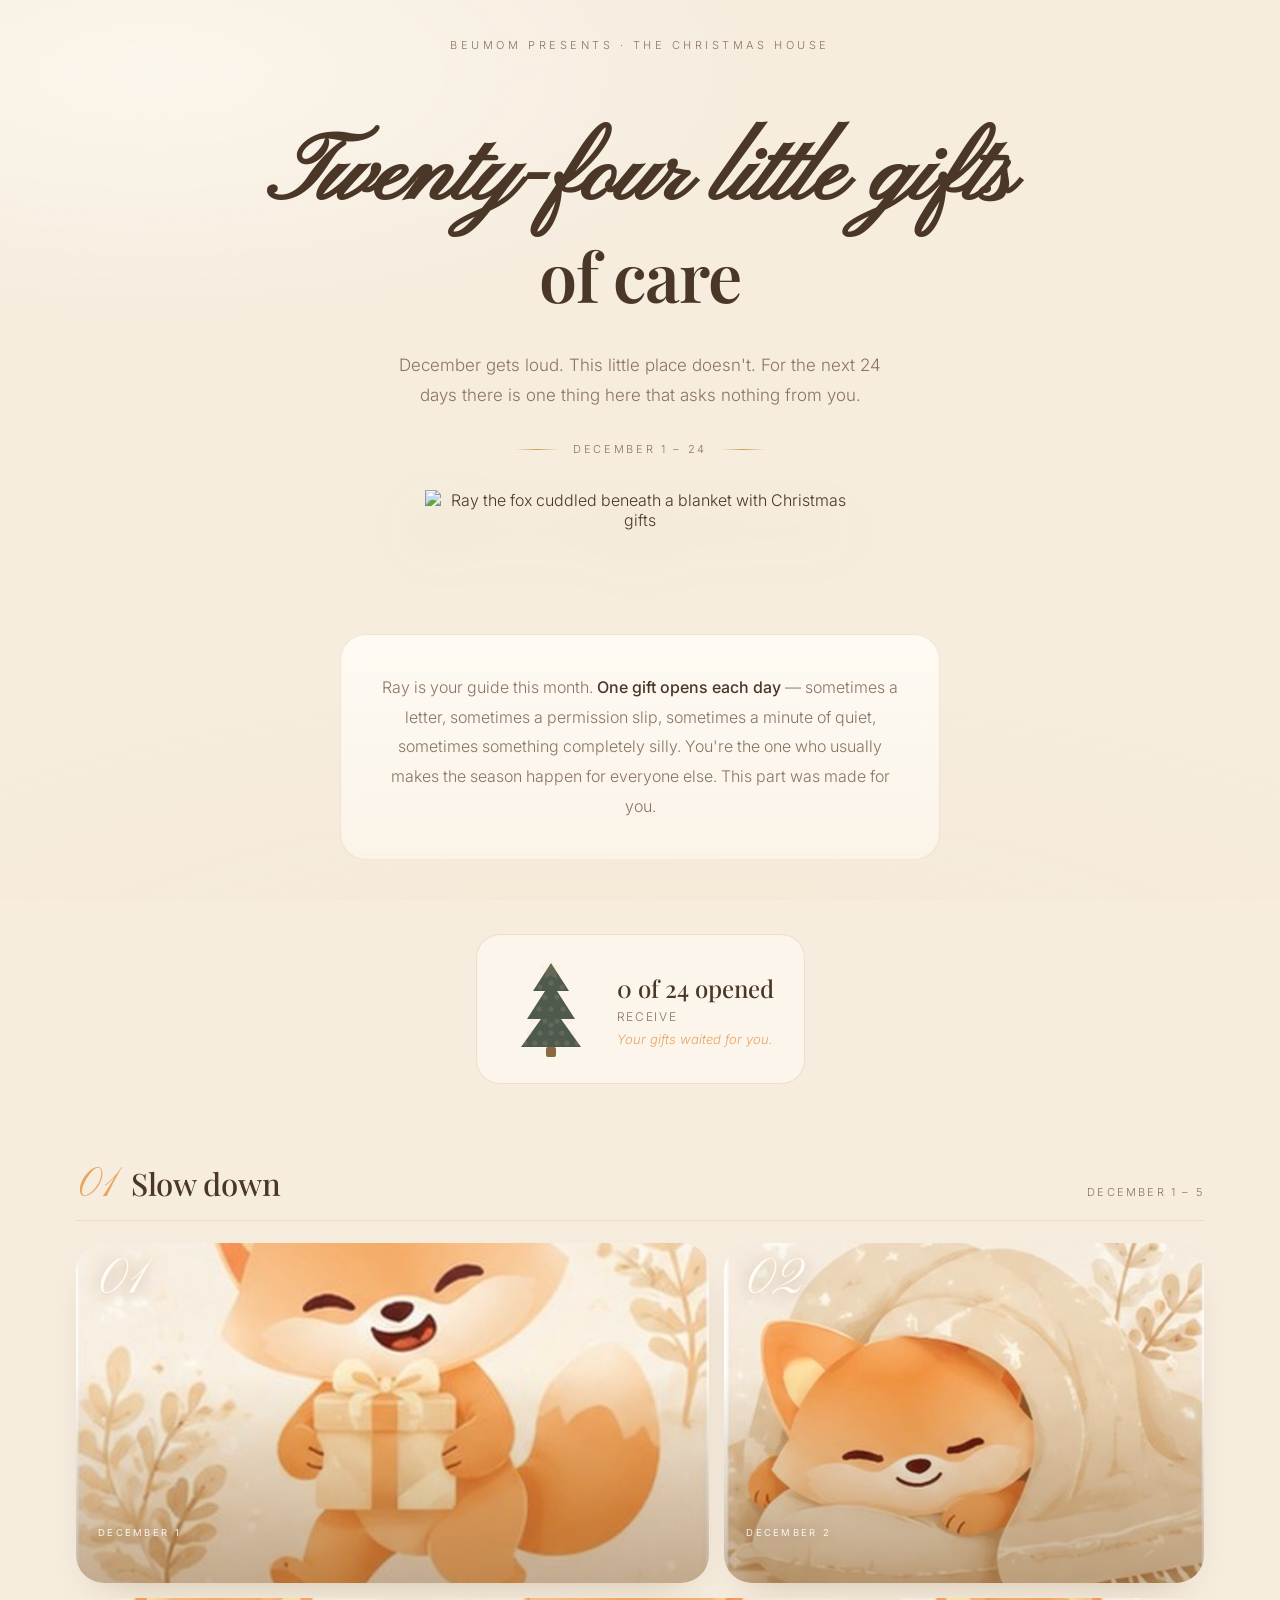
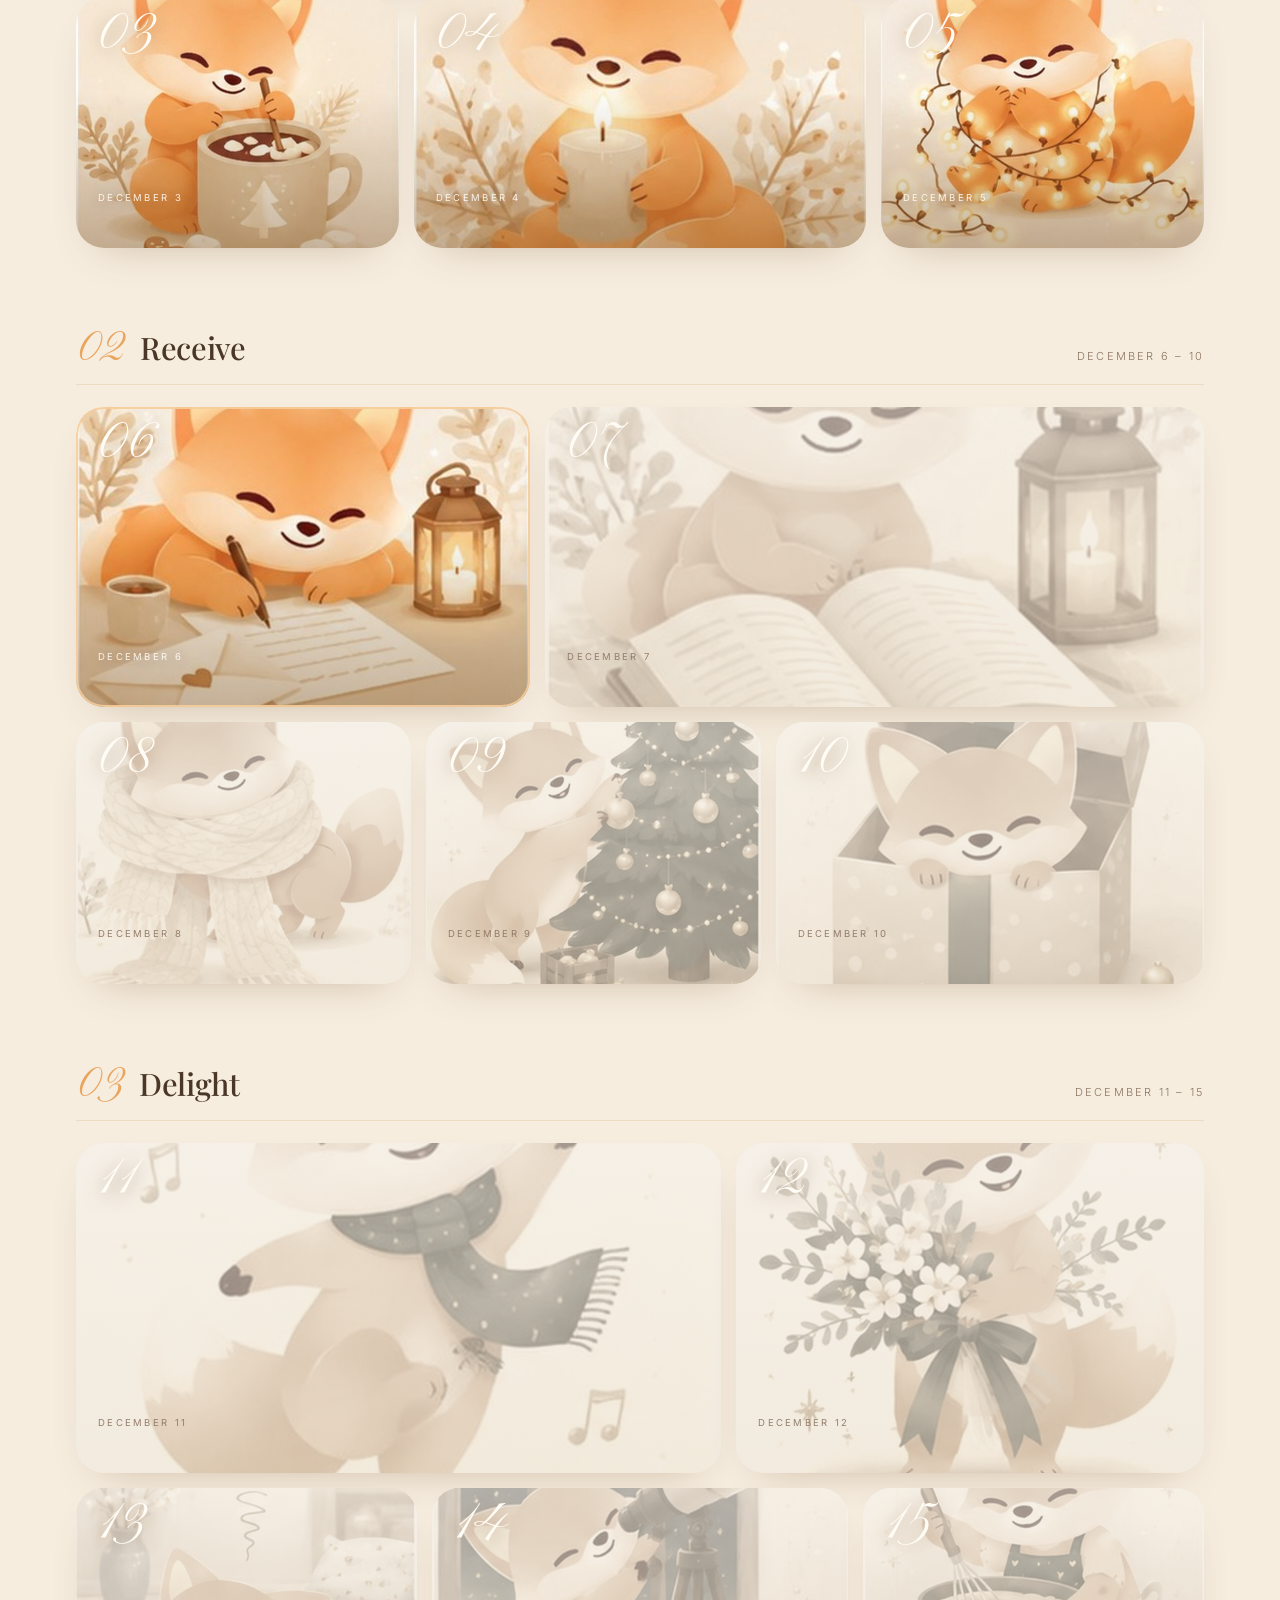
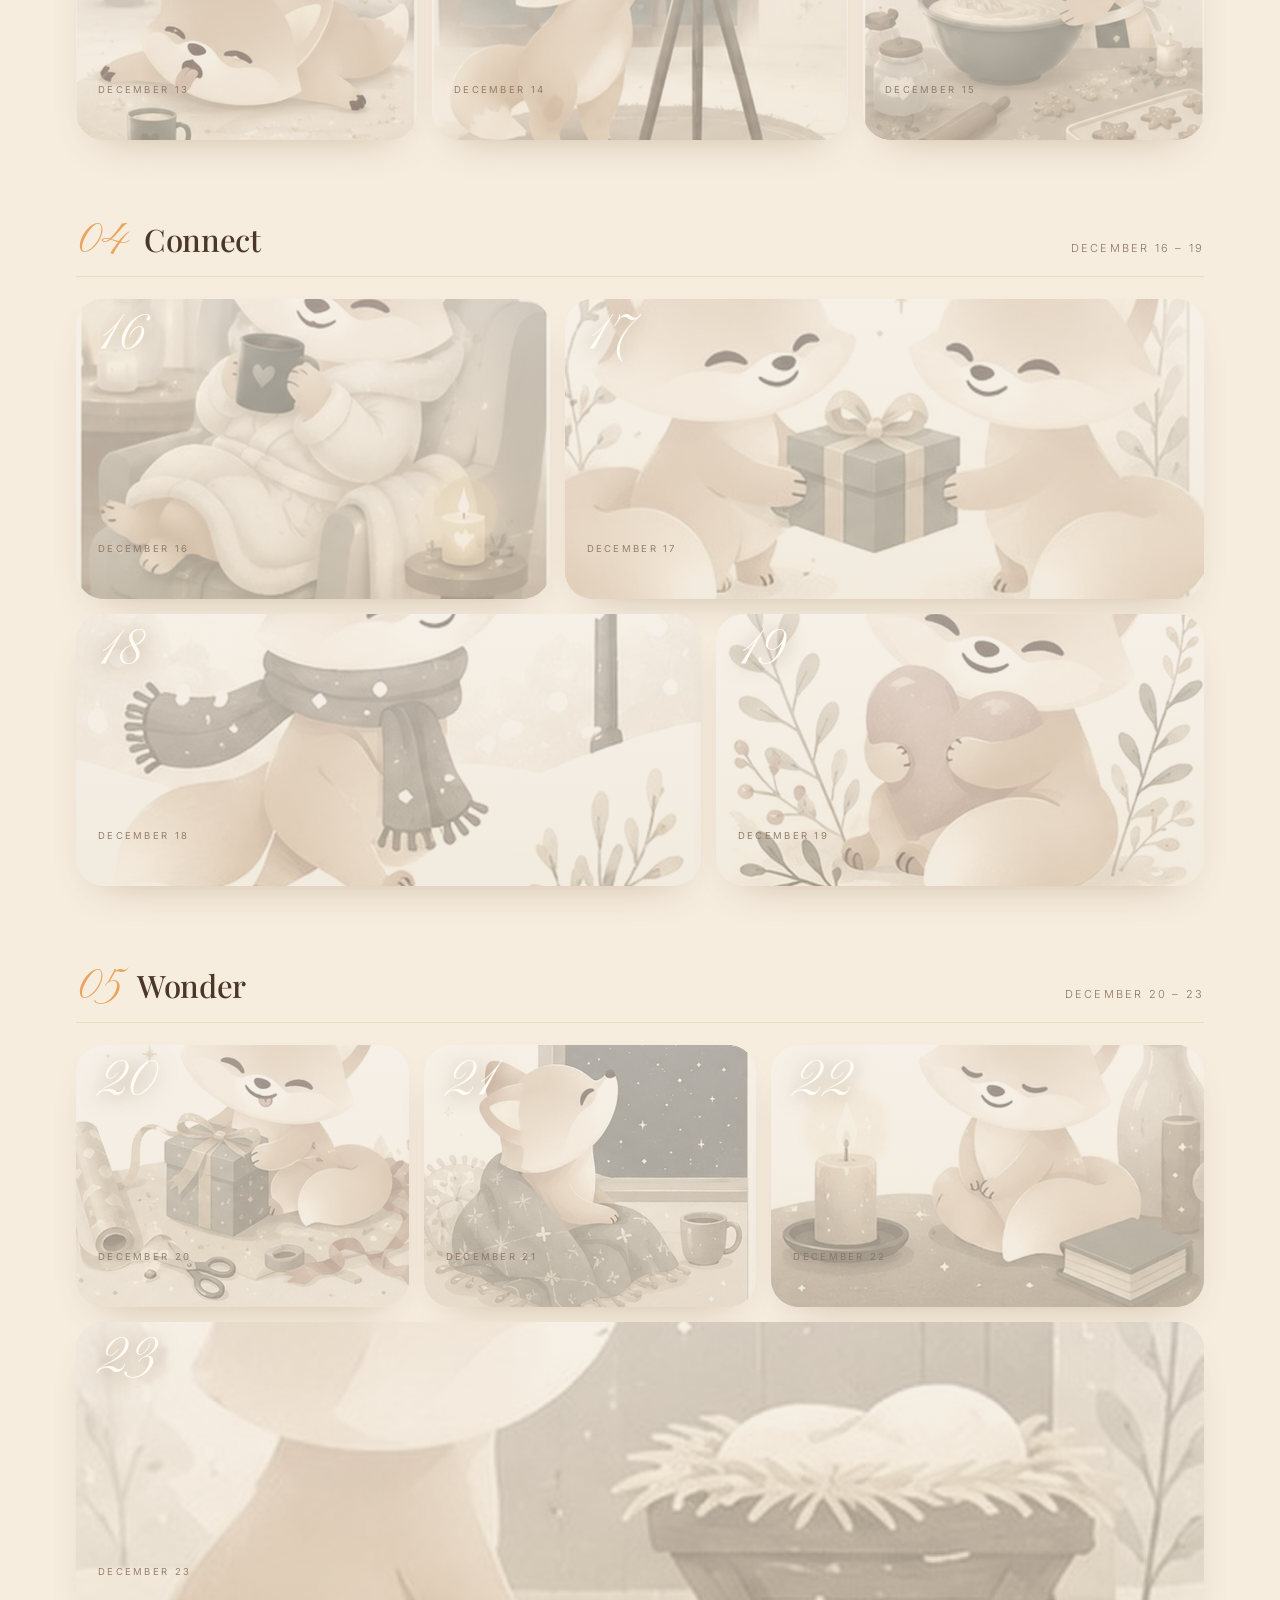
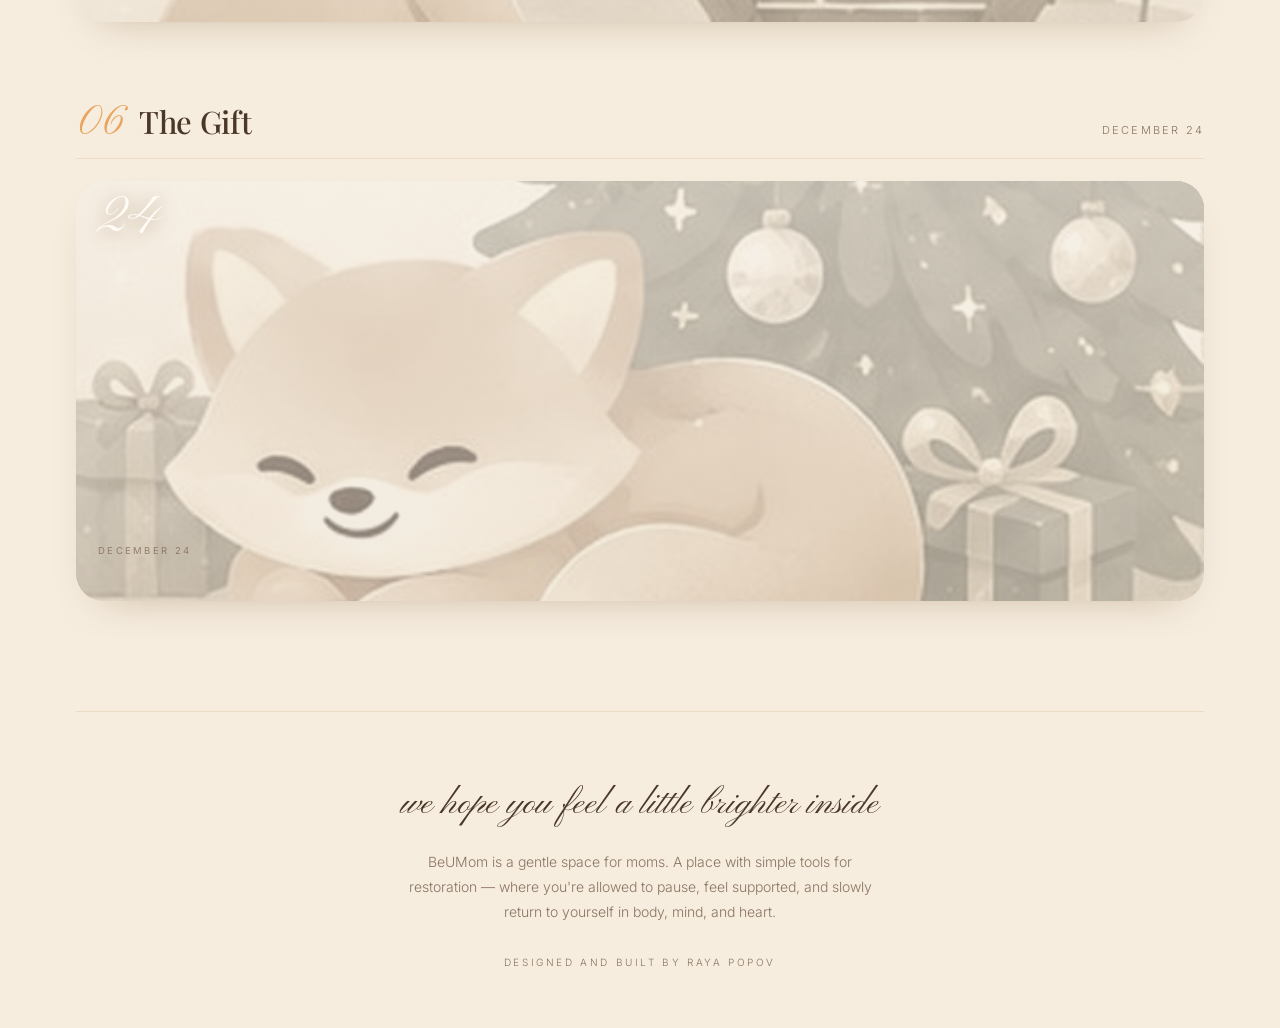
==== commit a7ce5c25: "Use new Christmas fox hero artwork" ====
--- a/public/index.html
+++ b/public/index.html
@@ -43,8 +43,8 @@
 .lede{max-width:520px;margin:30px auto 0;font-size:17px;line-height:1.78;color:var(--ink-soft)}
 .dates{margin-top:32px;display:inline-flex;align-items:center;gap:14px;font-size:11px;letter-spacing:.24em;text-transform:uppercase;color:var(--ink-soft)}
 .dates i{display:block;width:44px;height:1px;background:linear-gradient(90deg,transparent,var(--gold),transparent)}
-.hero-fox{width:min(320px,62vw);margin:42px auto 0;border-radius:50%;overflow:hidden;box-shadow:0 34px 80px -30px rgba(160,110,54,.44);animation:float 8s ease-in-out infinite}
-.hero-fox img{width:100%;display:block}
+.hero-fox{width:min(430px,78vw);margin:34px auto 0;animation:float 8s ease-in-out infinite}
+.hero-fox img{width:100%;display:block;filter:drop-shadow(0 30px 28px rgba(160,110,54,.28))}
 @keyframes float{0%,100%{transform:translateY(0)}50%{transform:translateY(-13px)}}
 
 .note{max-width:600px;margin:84px auto 0;padding:38px 40px;text-align:center;
@@ -169,7 +169,7 @@
     </h1>
     <p class="lede rv">December gets loud. This little place doesn't. For the next 24 days there is one thing here that asks nothing from you.</p>
     <div class="dates rv"><i></i>December 1 – 24<i></i></div>
-    <div class="hero-fox rv"><img id="heroImg" alt="Ray the fox, carrying a tiny gift"></div>
+    <div class="hero-fox rv"><img id="heroImg" src="/hero-fox.png" alt="Ray the fox cuddled beneath a blanket with Christmas gifts"></div>
   </header>
 
   <div class="note rv">
@@ -367,7 +367,6 @@
   });
   host.appendChild(sec);
 });
-document.getElementById('heroImg').src=IMG.d01;
 
 /* tree ornaments */
 const OP=[[44,26],[38,40],[50,40],[32,52],[44,52],[56,52],[26,64],[38,64],[50,64],[62,64],
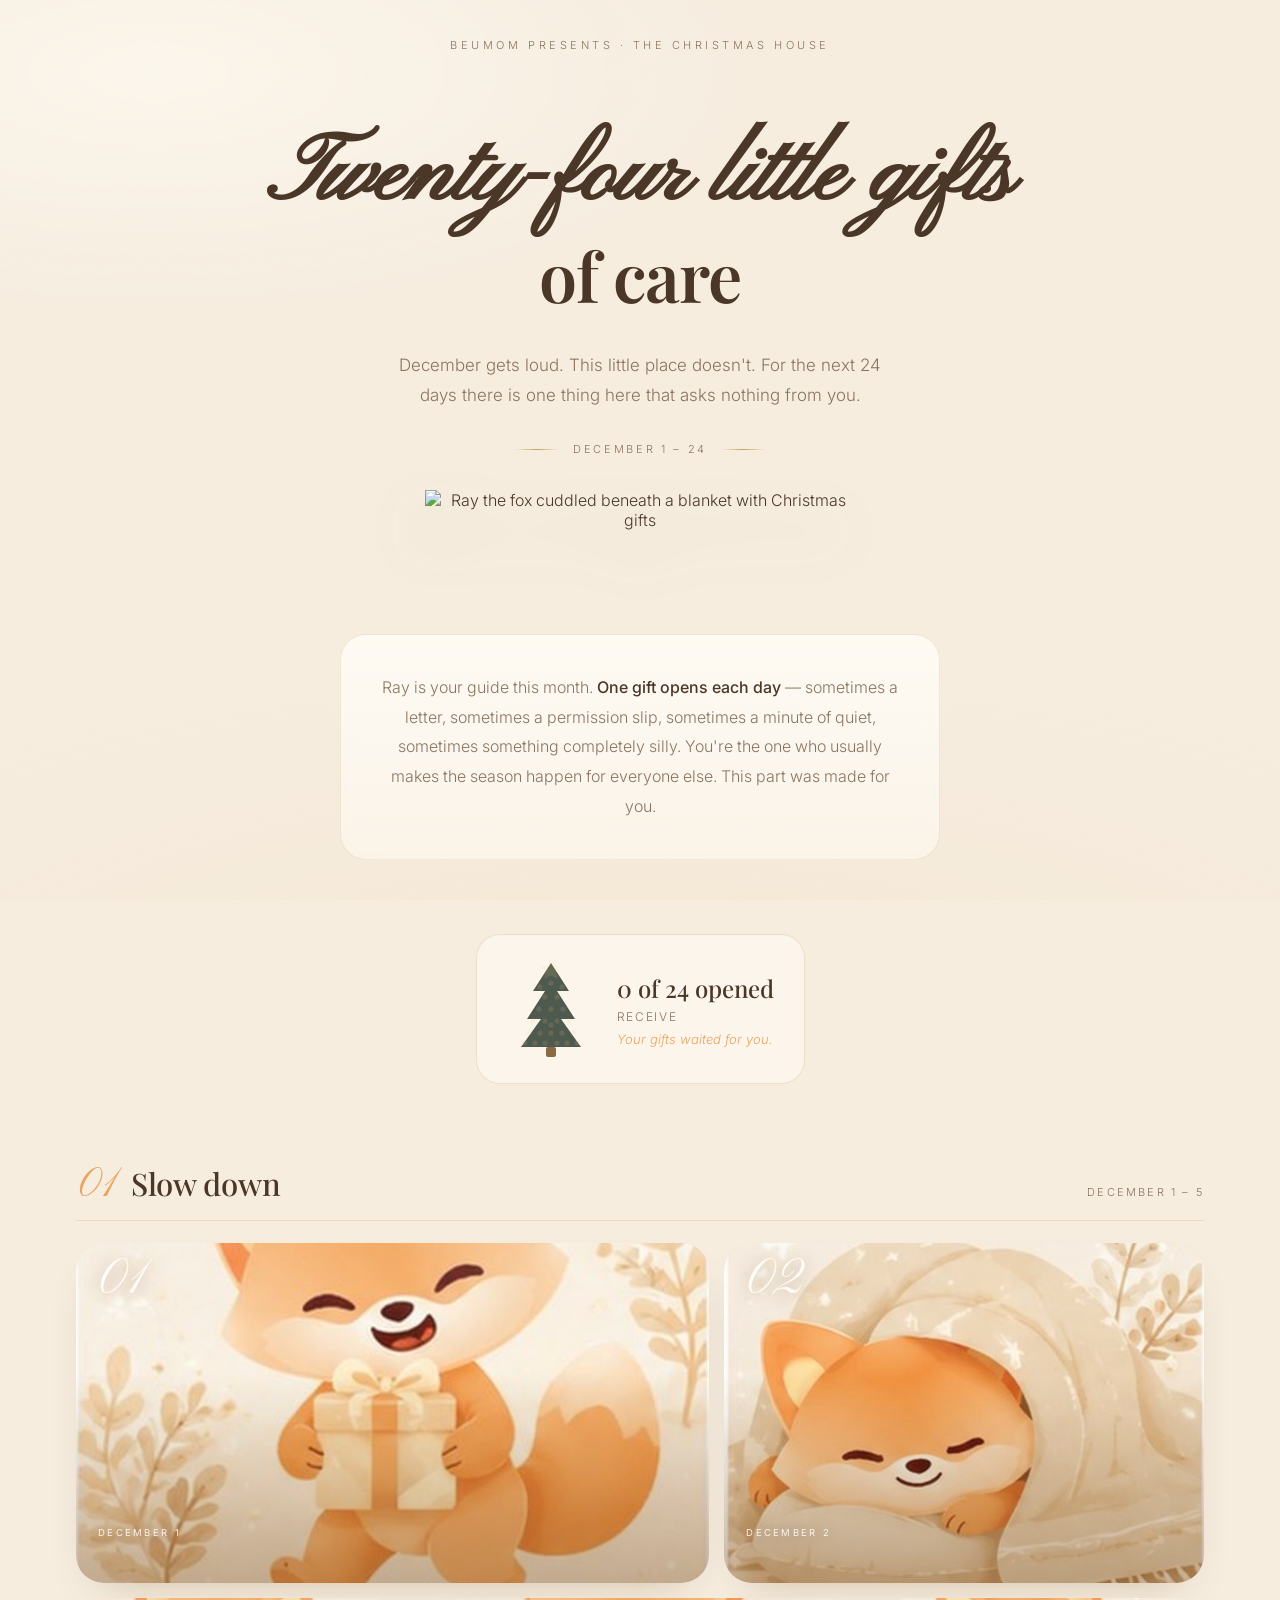
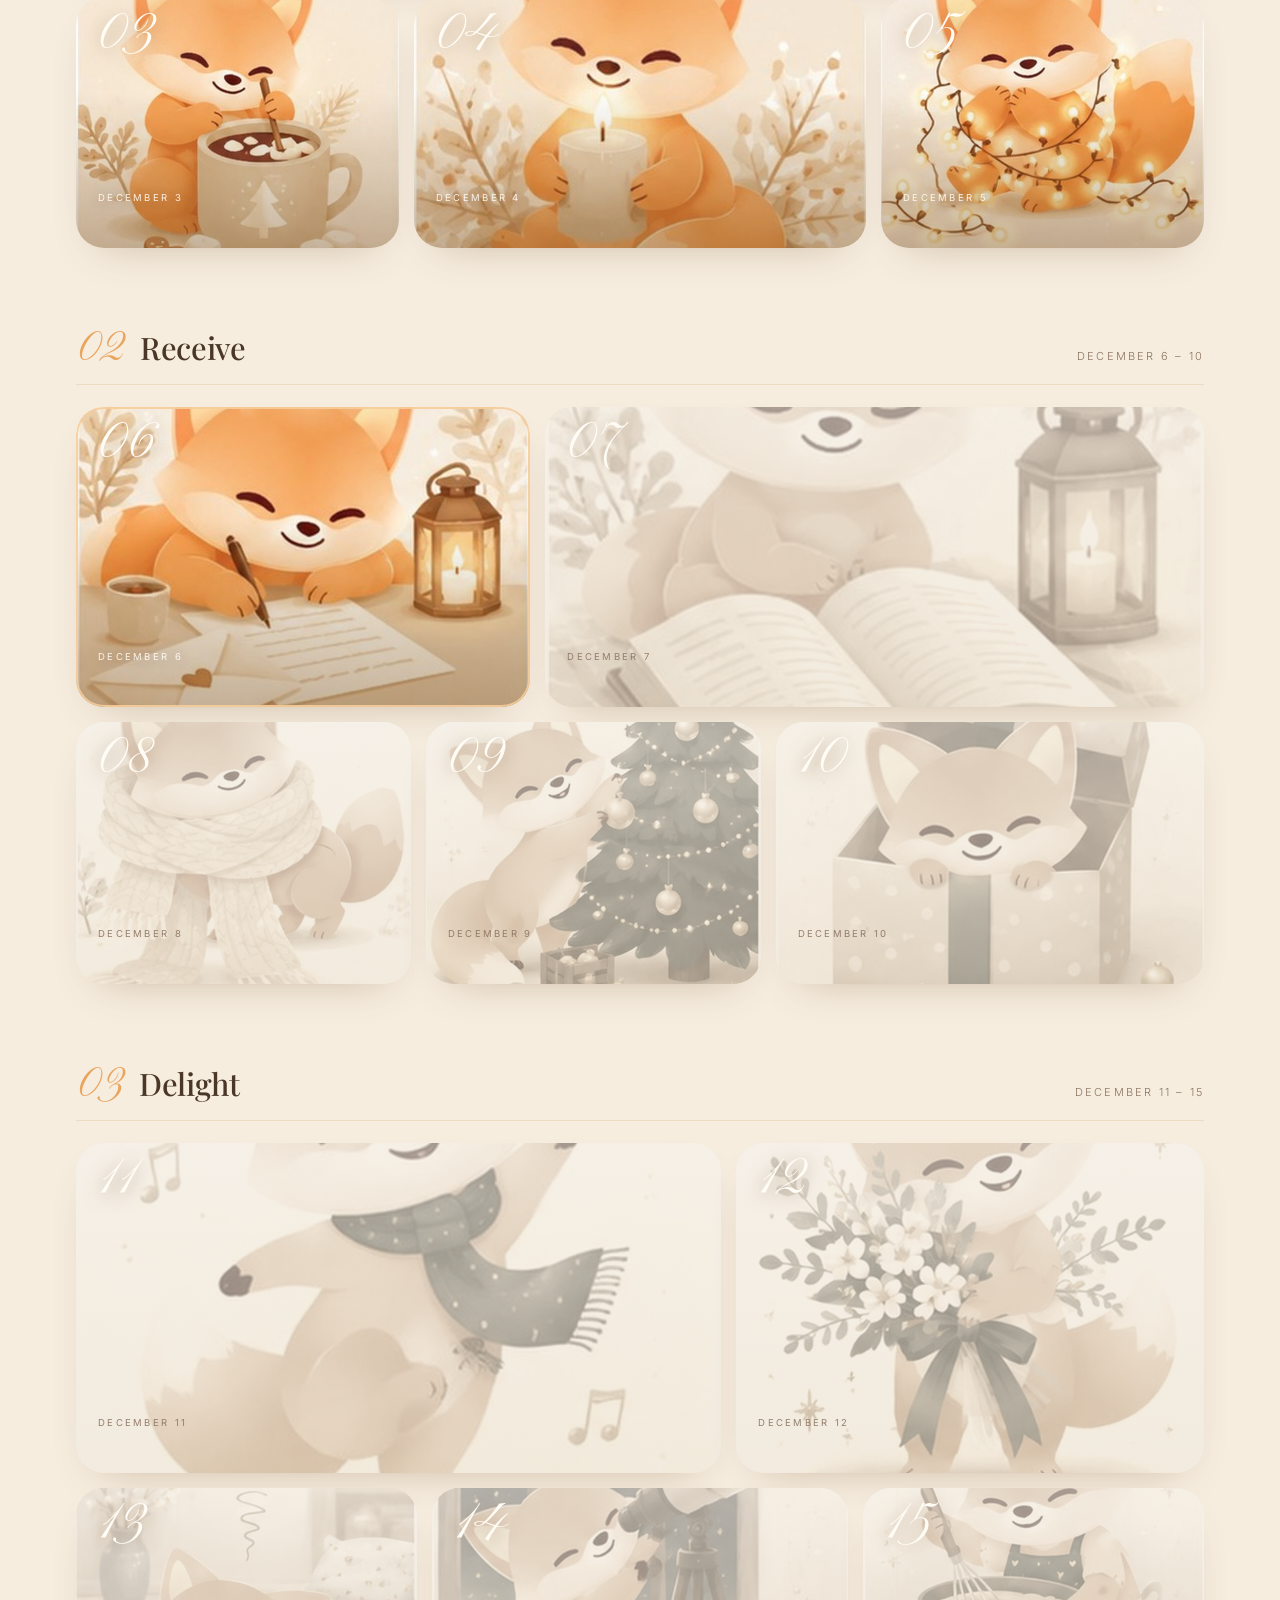
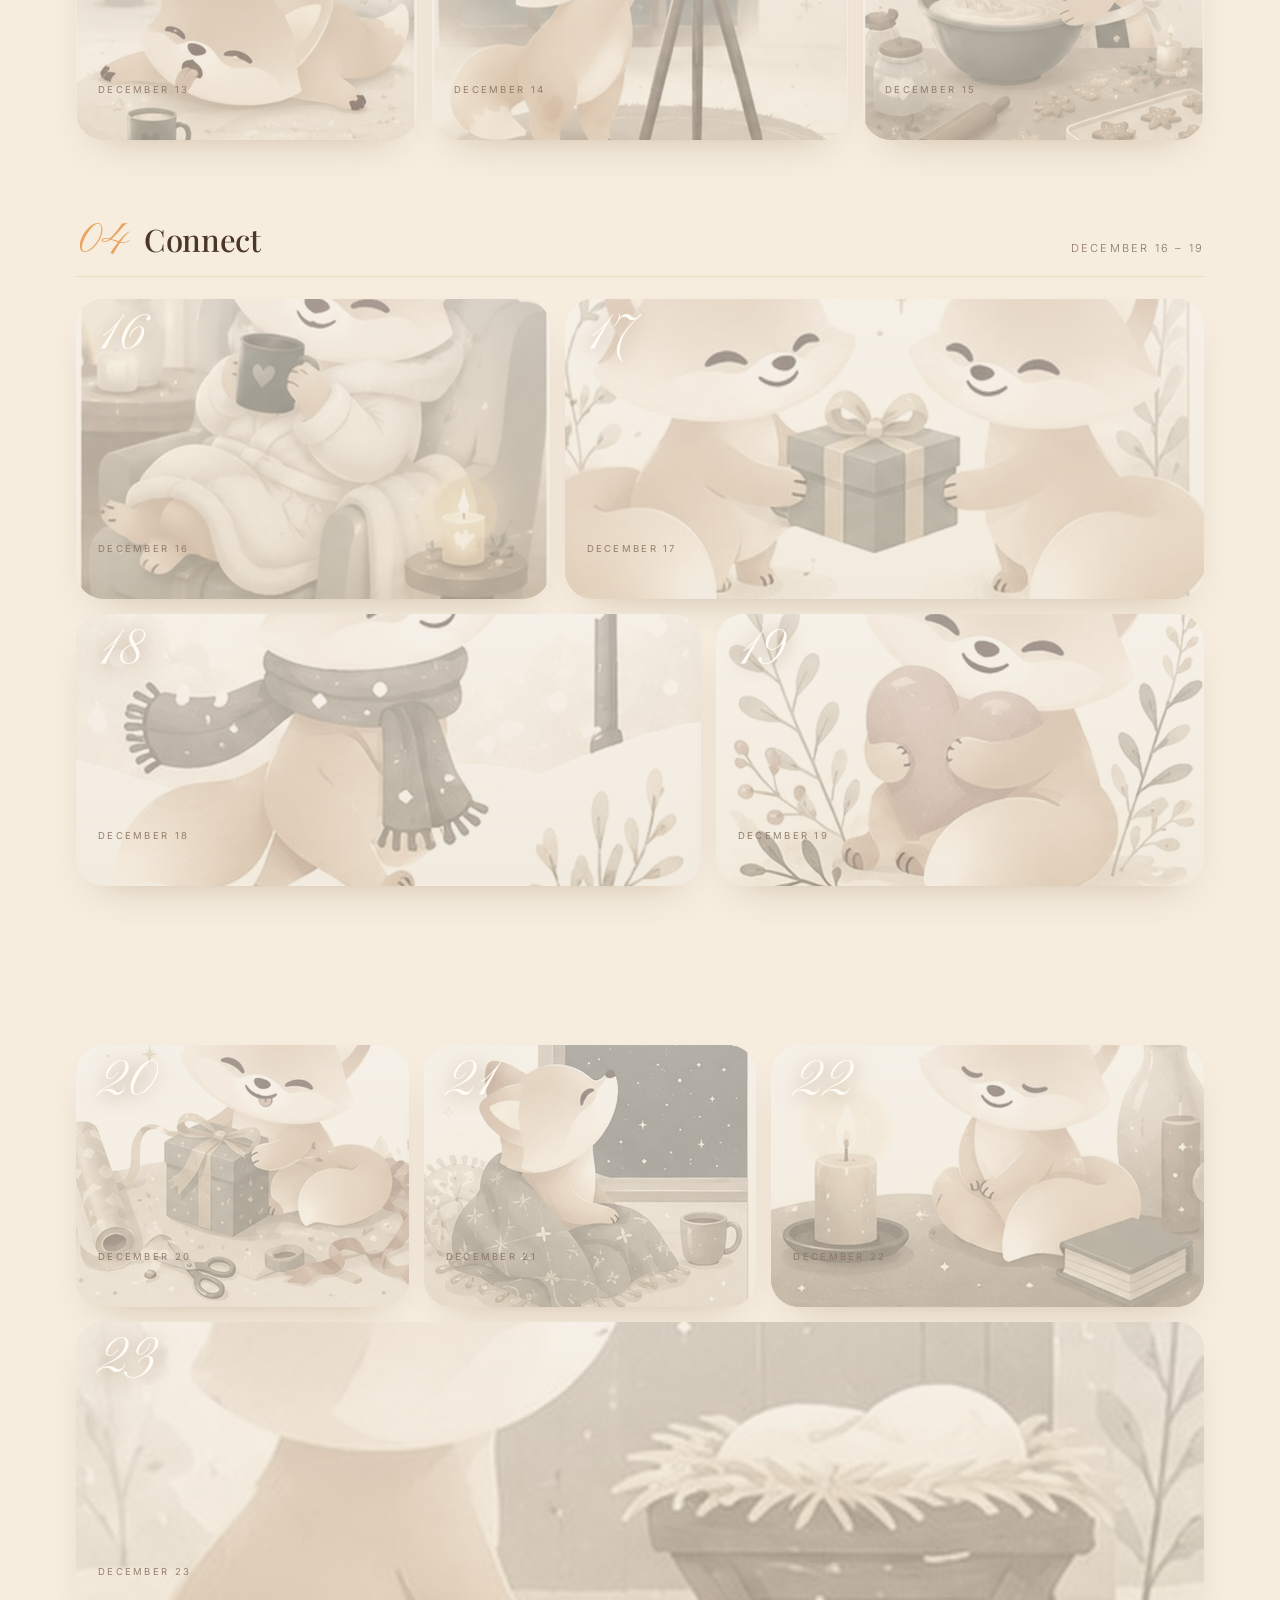
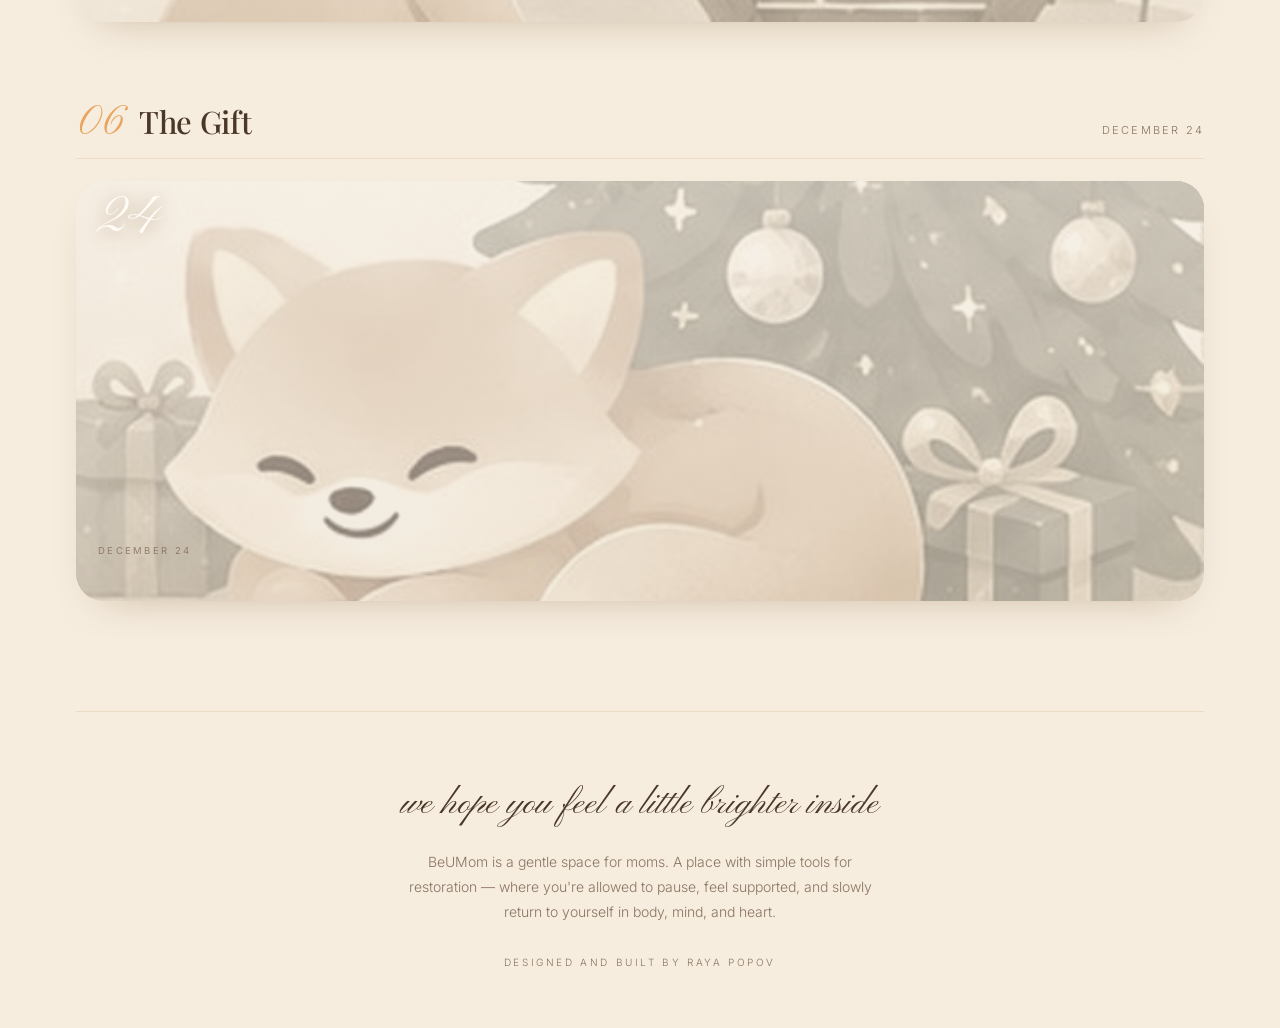
==== commit 0d6b69d2: "Optimize hero image delivery" ====
--- a/public/index.html
+++ b/public/index.html
@@ -169,7 +169,7 @@
     </h1>
     <p class="lede rv">December gets loud. This little place doesn't. For the next 24 days there is one thing here that asks nothing from you.</p>
     <div class="dates rv"><i></i>December 1 – 24<i></i></div>
-    <div class="hero-fox rv"><img id="heroImg" src="/hero-fox.png" alt="Ray the fox cuddled beneath a blanket with Christmas gifts"></div>
+    <div class="hero-fox rv"><img id="heroImg" src="/hero-fox.webp" alt="Ray the fox cuddled beneath a blanket with Christmas gifts"></div>
   </header>
 
   <div class="note rv">
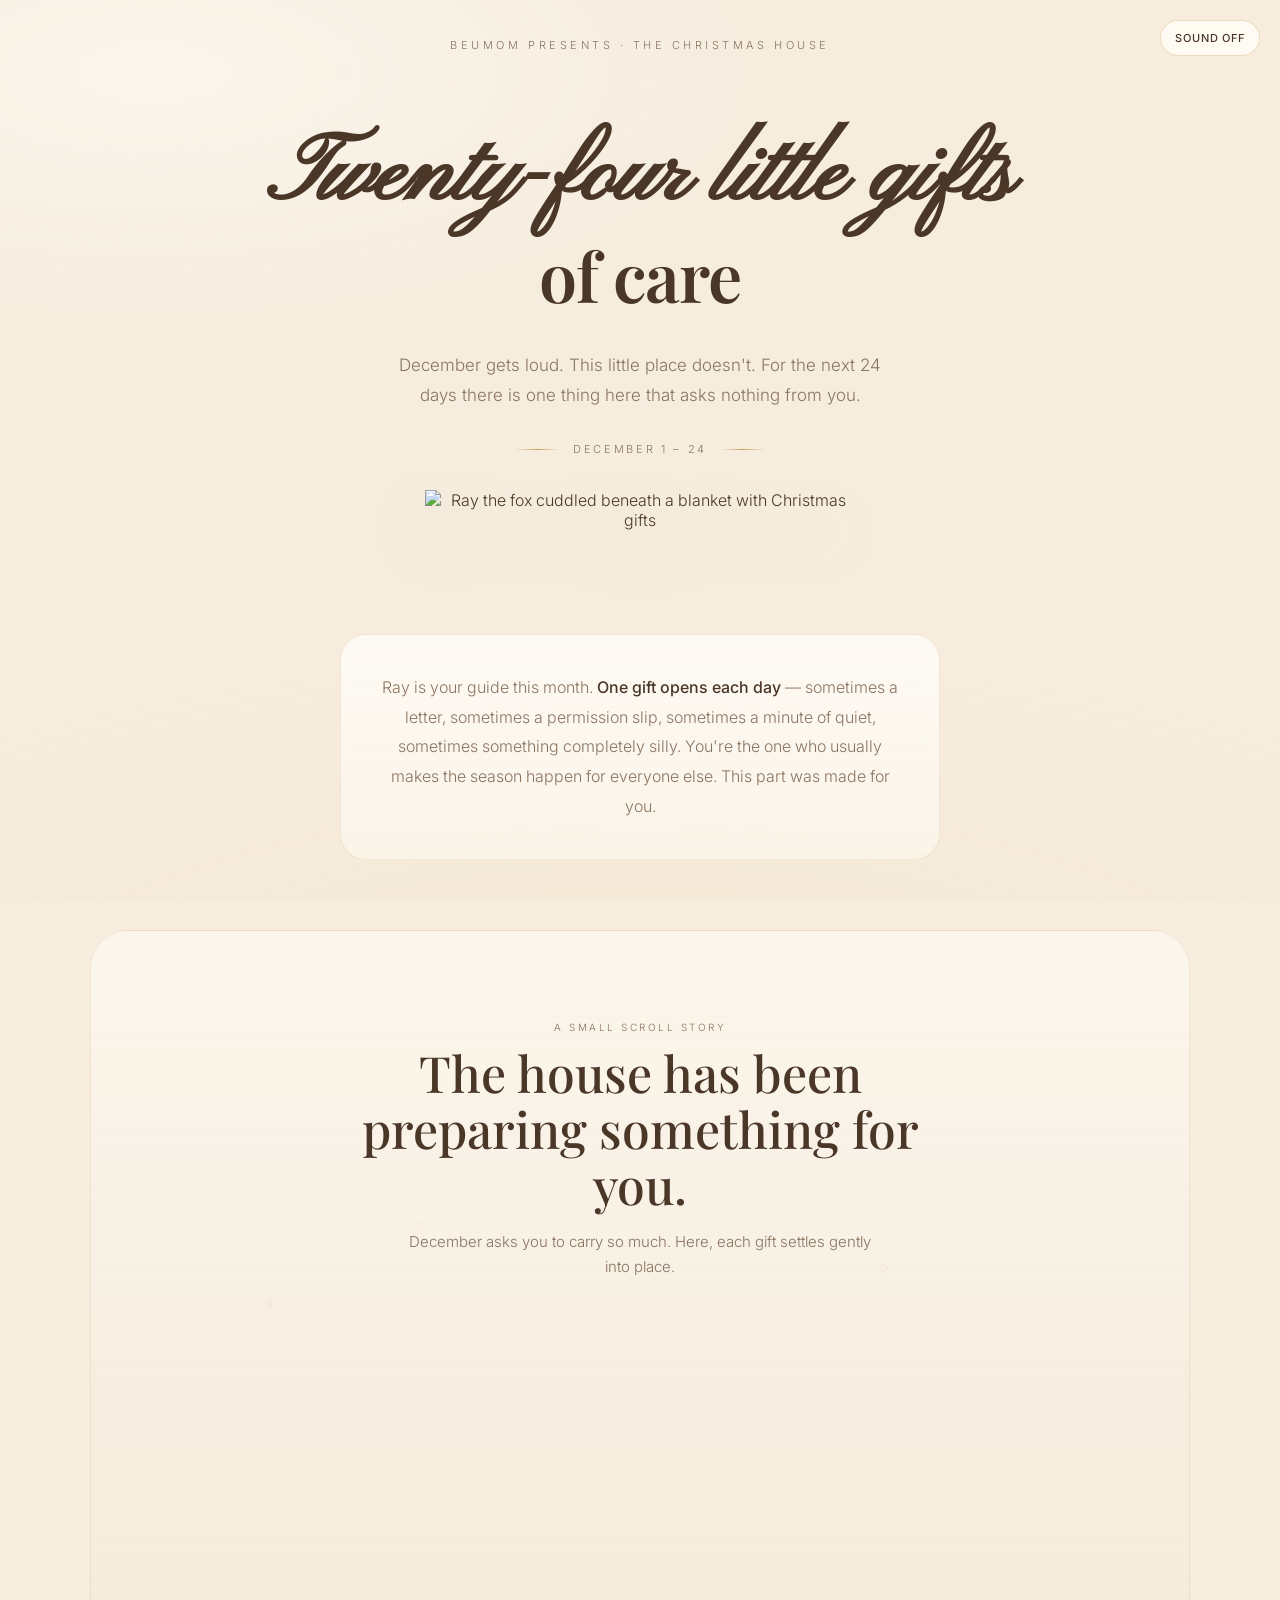
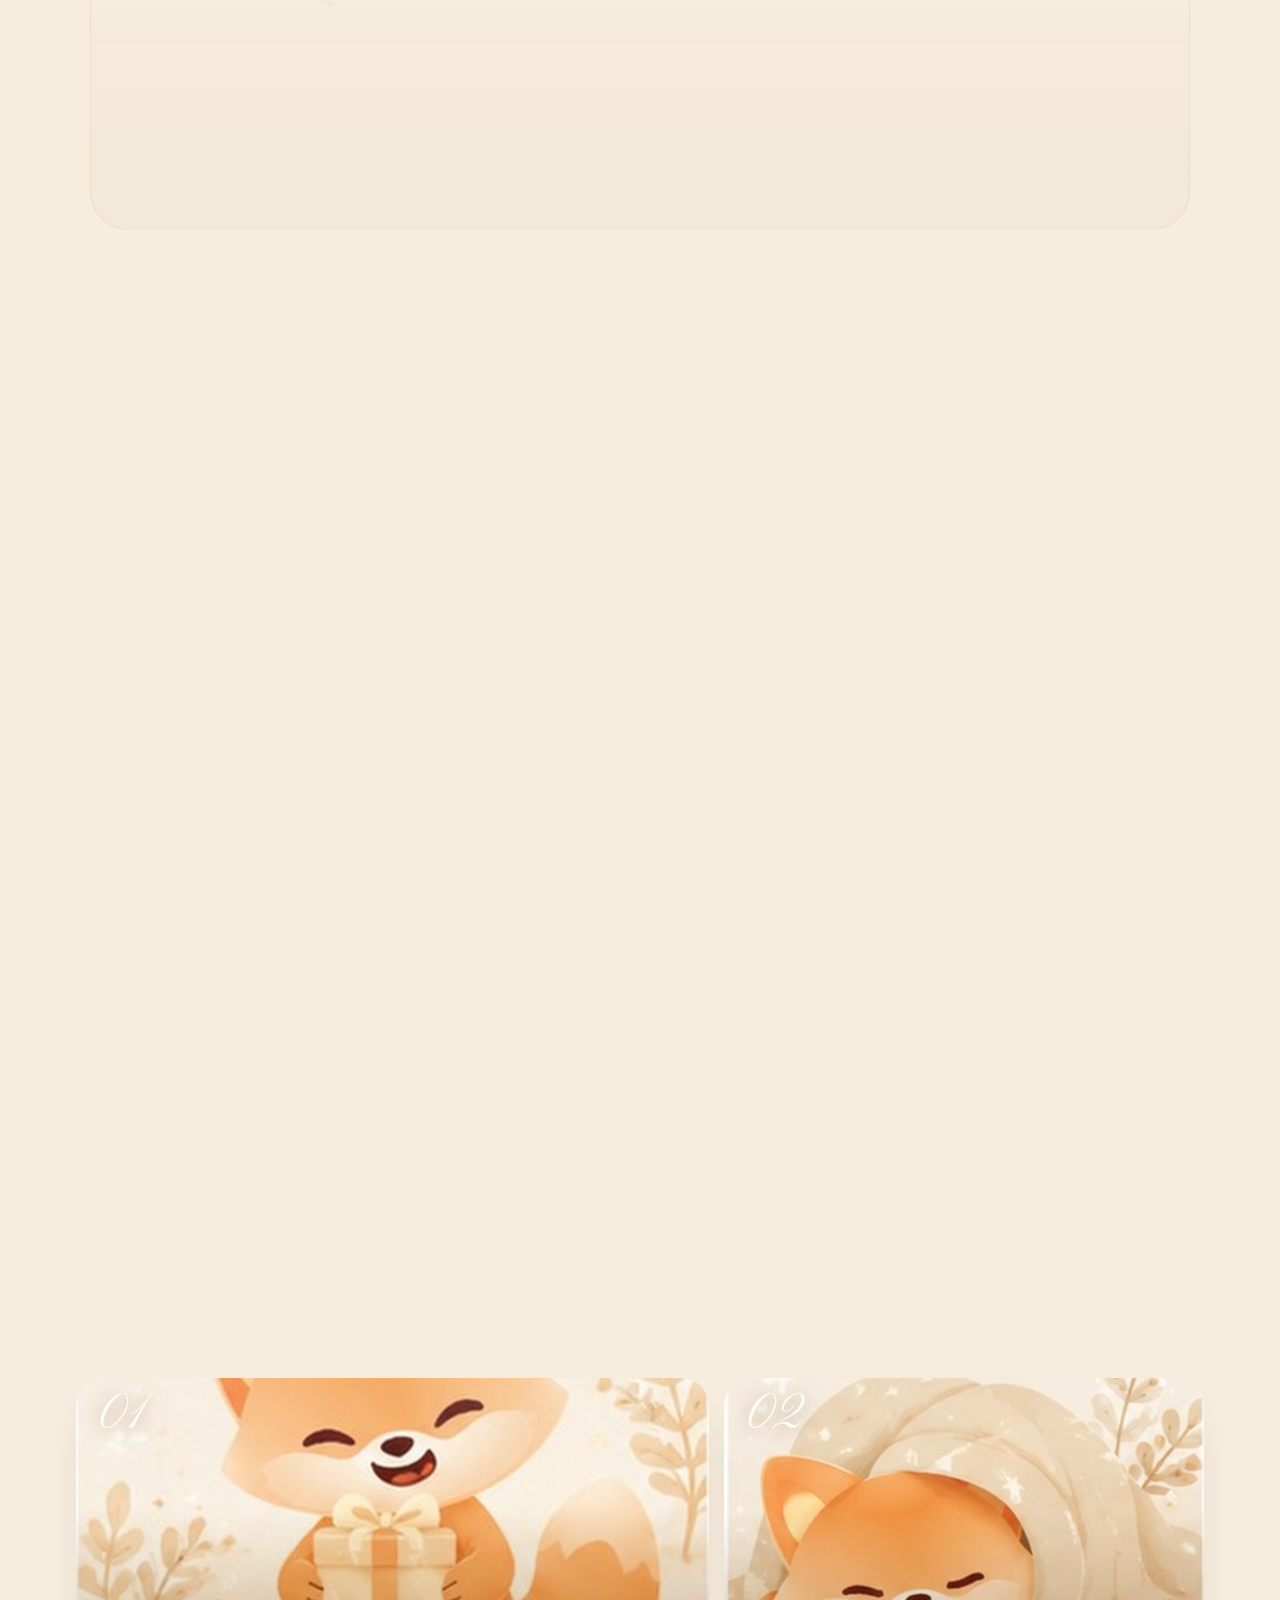
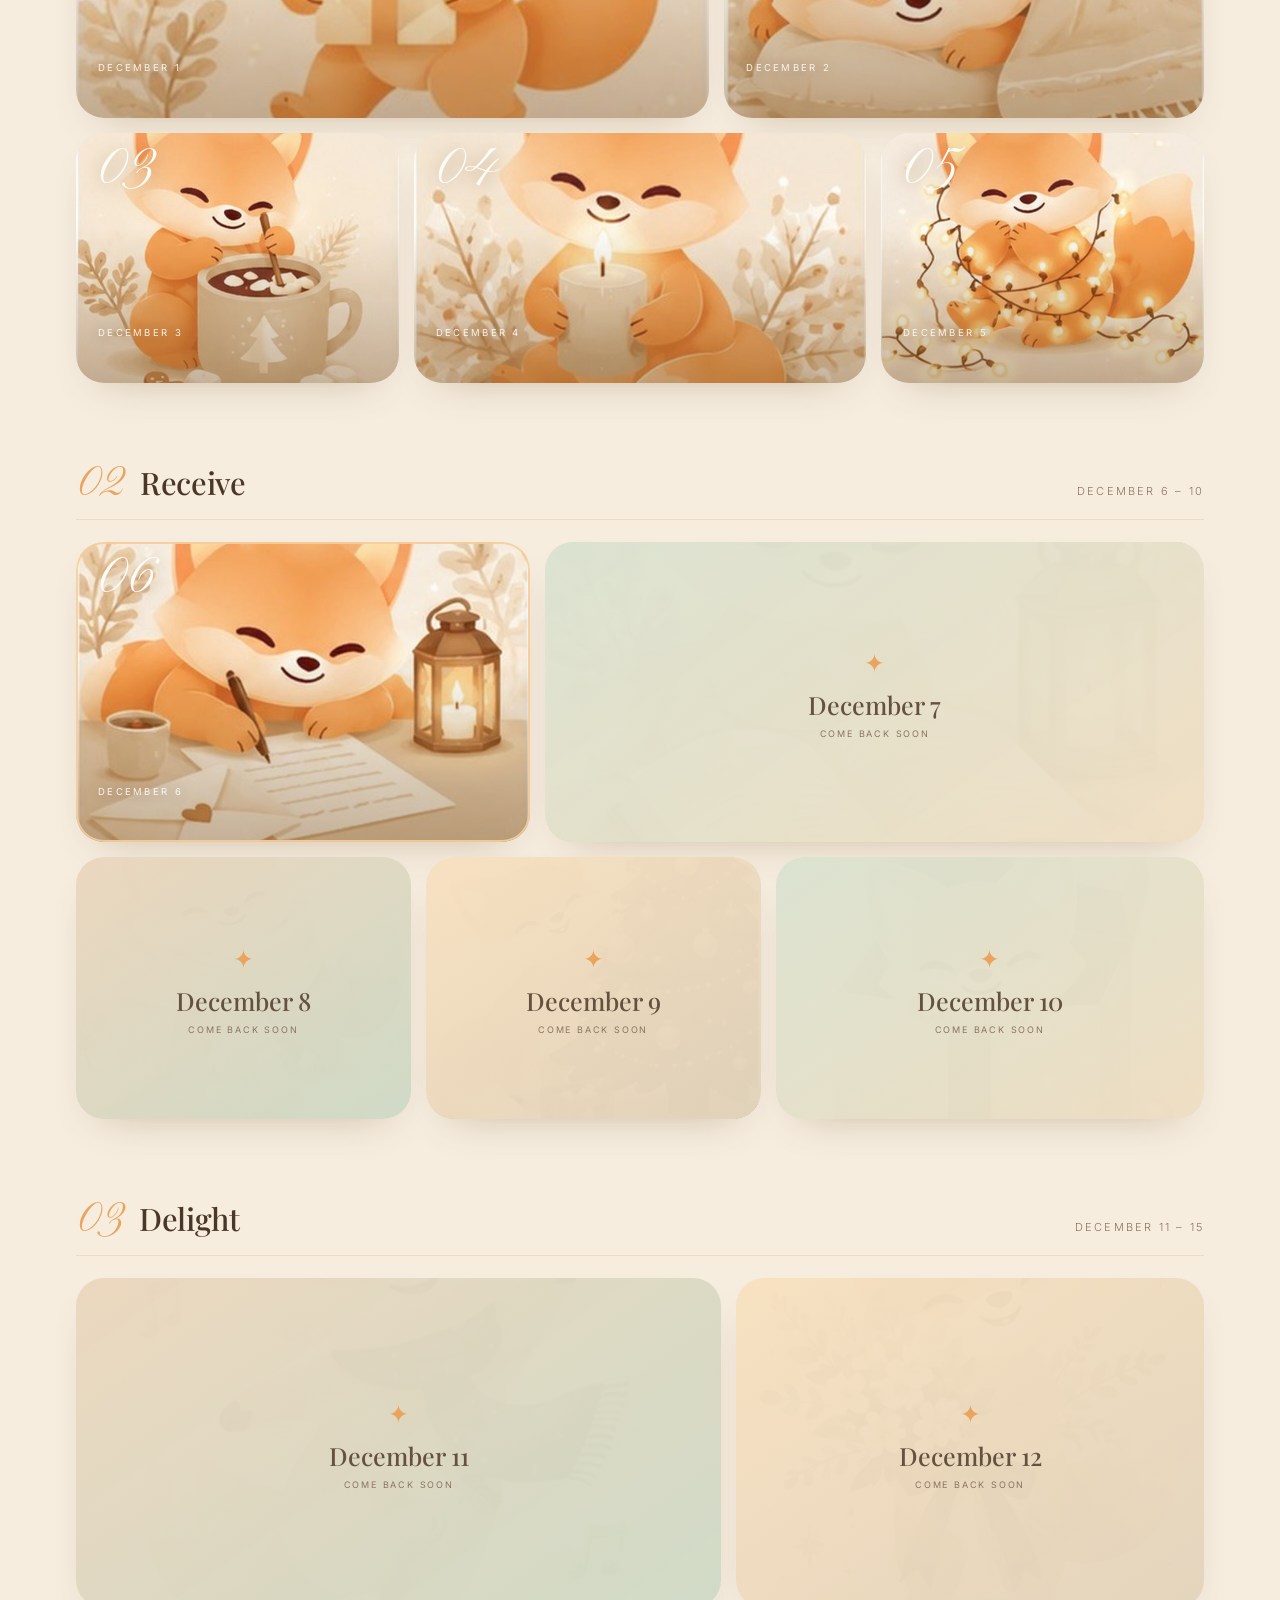
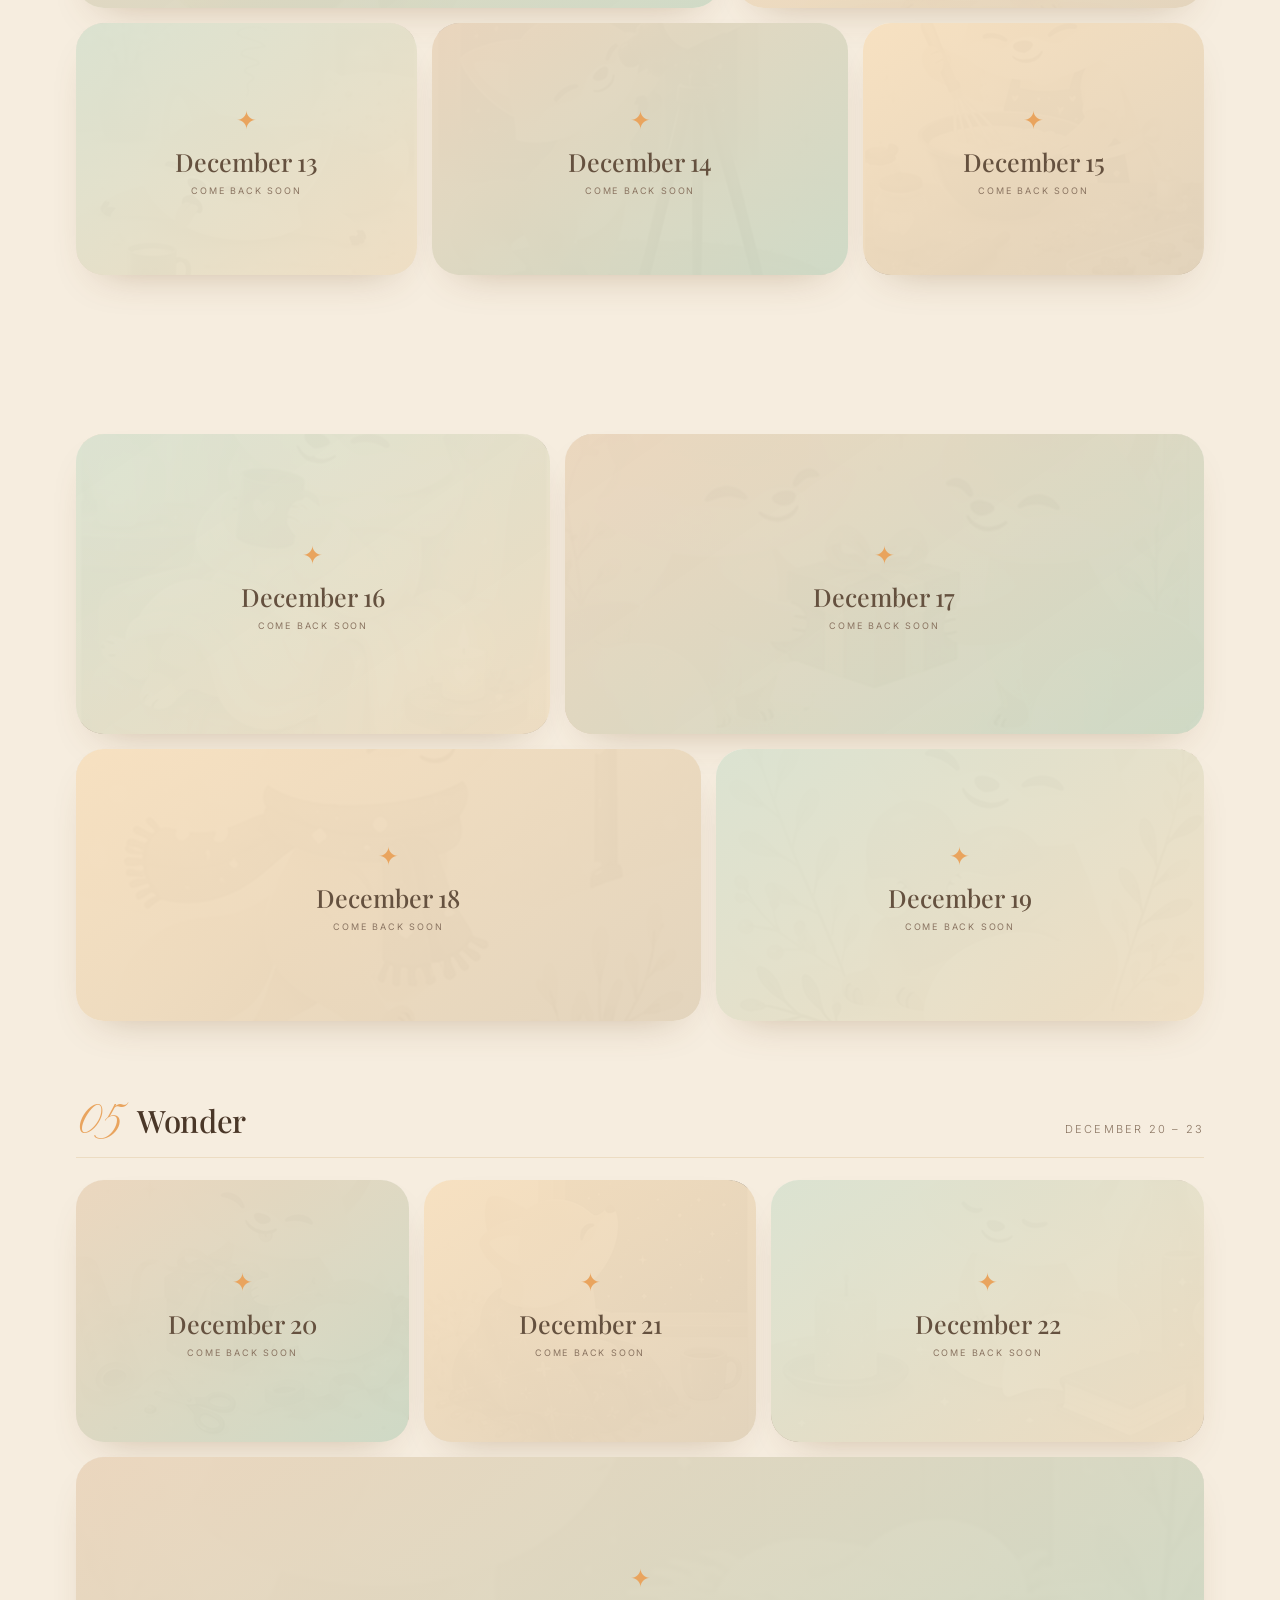
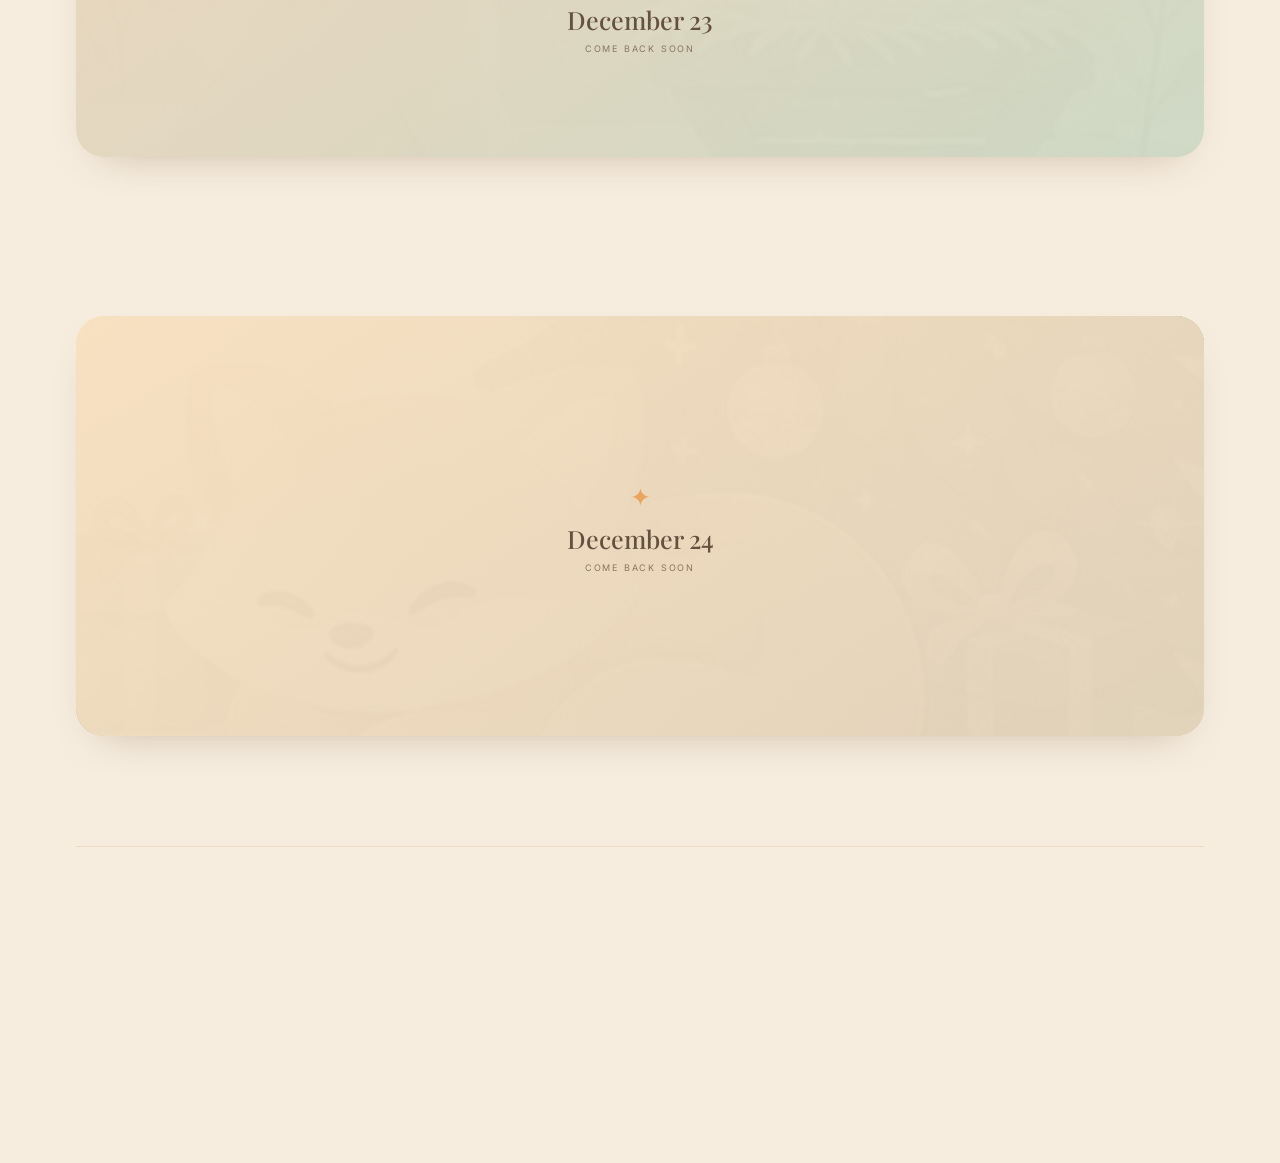
==== commit 13c00438: "Sync Advent locking to production homepage" ====
--- a/public/index.html
+++ b/public/index.html
@@ -86,6 +86,14 @@
 .door.locked .veil{background:linear-gradient(180deg,rgba(246,237,223,.6),rgba(239,225,203,.52))}
 .door.locked .day .d{color:var(--ink-soft);text-shadow:none}
 .door.locked{cursor:default}
+.lock-cover{position:absolute;inset:0;z-index:4;display:flex;flex-direction:column;align-items:center;justify-content:center;gap:7px;padding:20px;text-align:center;color:#65513f;opacity:0;pointer-events:none;transition:opacity .65s var(--ease);background:linear-gradient(145deg,rgba(247,224,191,.95),rgba(226,211,187,.94))}
+.door.lock-b .lock-cover{background:linear-gradient(145deg,rgba(218,226,208,.96),rgba(239,222,195,.94))}
+.door.lock-c .lock-cover{background:linear-gradient(145deg,rgba(235,214,189,.96),rgba(205,217,197,.94))}
+.door.locked .lock-cover{opacity:1}
+.door.locked .num,.door.locked .day,.door.locked .seal{opacity:0}
+.lock-cover .lock-icon{font:400 25px 'Playfair Display',serif;color:var(--ember);margin-bottom:3px}
+.lock-cover strong{font:500 clamp(18px,2vw,25px) 'Playfair Display',serif}
+.lock-cover small{font-size:9px;letter-spacing:.2em;text-transform:uppercase;color:var(--ink-soft)}
 .door.open-able::after{content:"";position:absolute;inset:0;border-radius:var(--r);
   box-shadow:inset 0 0 0 2px rgba(247,206,155,.9),0 0 34px rgba(233,164,94,.42);animation:pulse 3.2s ease-in-out infinite;pointer-events:none}
 @keyframes pulse{0%,100%{opacity:.42}50%{opacity:1}}
@@ -154,6 +162,7 @@
 }
 @media(prefers-reduced-motion:reduce){*{animation-duration:.01ms !important;animation-iteration-count:1 !important;transition-duration:.12s !important}.rv{opacity:1;transform:none;filter:none}}
 </style>
+<link rel="stylesheet" href="./experience.css">
 </head>
 <body>
 <div class="hearth" id="hearth"></div>
@@ -340,7 +349,9 @@
 ];
 
 const today=new Date();
-const simDay=today.getMonth()===11?Math.min(24,Math.max(1,today.getDate())):24;
+const launchDay=new Date(2026,11,1);
+const testingMode=today<launchDay;
+let simDay=1;
 let opened=new Set(JSON.parse(localStorage.getItem('beumom-opened-days')||'[]'));
 const key=n=>'d'+String(n).padStart(2,'0');
 
@@ -356,10 +367,11 @@
     r.f.forEach(f=>{
       const d=DAYS[idx++];
       const b=document.createElement('button');
-      b.className='door';b.style.flexGrow=f;b.dataset.n=d.n;
+      b.className='door lock-'+['a','b','c'][d.n%3];b.style.flexGrow=f;b.dataset.n=d.n;
       b.innerHTML=`<img src="${IMG[key(d.n)]}" alt="Ray the fox — ${d.title}"><div class="veil"></div>
         <div class="num">${String(d.n).padStart(2,'0')}</div><div class="seal"></div>
-        <div class="day"><div class="d">December ${d.n}</div><div class="t">${d.title}</div></div>`;
+        <div class="day"><div class="d">December ${d.n}</div><div class="t">${d.title}</div></div>
+        <div class="lock-cover" aria-hidden="true"><span class="lock-icon">✦</span><strong>December ${d.n}</strong><small>Come back soon</small></div>`;
       b.addEventListener('click',()=>openDoor(d.n,b));
       row.appendChild(b);
     });
@@ -380,7 +392,13 @@
 const orns=[...og.children];
 
 const doors=[...document.querySelectorAll('.door')];
+function updateAvailableDay(){
+  if(testingMode){let n=1;while(n<=24&&opened.has(n))n++;simDay=Math.min(24,n);return}
+  if(today.getFullYear()>2026||today.getMonth()>11){simDay=24;return}
+  simDay=today.getMonth()===11?Math.min(24,Math.max(1,today.getDate())):0;
+}
 function refresh(){
+  updateAvailableDay();
   let missed=false;
   doors.forEach(b=>{
     const n=+b.dataset.n, avail=simDay>=n;
@@ -403,7 +421,7 @@
 function openDoor(n,b){
   const d=DAYS[n-1];
   if(simDay<n){b.classList.add('shake');setTimeout(()=>b.classList.remove('shake'),520);
-    toast('This one opens on December '+n+'.');return}
+    toast(testingMode?'Open the previous gift first.':'This one opens on December '+n+'.');return}
   opened.add(n);
   localStorage.setItem('beumom-opened-days',JSON.stringify([...opened]));
   refresh();
@@ -442,5 +460,6 @@
 }
 refresh();
 </script>
+<script src="./experience.js"></script>
 </body>
 </html>
--- a/public/experience.css
+++ b/public/experience.css
@@ -0,0 +1,12 @@
+/* The interactive layer: calm, tactile and deliberately low-stimulation. */
+.sound-toggle{position:fixed;right:20px;top:20px;z-index:90;border:1px solid rgba(198,160,90,.32);background:rgba(255,252,246,.9);color:var(--ink);border-radius:999px;padding:10px 14px;font:500 11px Inter,sans-serif;letter-spacing:.08em;text-transform:uppercase;cursor:pointer;backdrop-filter:blur(8px)}
+.scroll-story{height:185vh;margin:70px auto 10px;position:relative;max-width:1100px}.story-sticky{position:sticky;top:0;height:100vh;min-height:620px;display:flex;align-items:center;justify-content:center;overflow:hidden;border-radius:38px;background:linear-gradient(180deg,rgba(255,252,246,.56),rgba(239,225,203,.38));border:1px solid rgba(198,160,90,.18)}
+.story-copy{position:absolute;top:10%;left:50%;transform:translateX(-50%);width:min(620px,82%);text-align:center;z-index:8}.story-kicker{font-size:10px;letter-spacing:.25em;text-transform:uppercase;color:var(--ink-soft)}.story-copy h2{font:500 clamp(28px,4vw,50px)/1.12 'Playfair Display',serif;margin-top:12px}.story-copy p{font-size:15px;line-height:1.7;color:var(--ink-soft);margin:16px auto 0;max-width:490px}
+.branch{position:absolute;bottom:6%;width:46%;height:70%;z-index:2;transition:transform .12s linear}.branch.left{left:-19%;transform:translateX(calc(var(--story,0)*15%)) rotate(-8deg)}.branch.right{right:-19%;transform:translateX(calc(var(--story,0)*-15%)) scaleX(-1) rotate(-8deg)}.stem{position:absolute;left:22%;bottom:0;width:16px;height:95%;border-radius:18px;background:#617159;transform:rotate(28deg);transform-origin:bottom}.leaf{position:absolute;width:86px;height:36px;border-radius:100% 0 100% 0;background:#9faf97;transform:rotate(var(--r))}.leaf:nth-child(2){left:22%;bottom:18%;--r:-8deg}.leaf:nth-child(3){left:31%;bottom:32%;--r:35deg}.leaf:nth-child(4){left:40%;bottom:47%;--r:-4deg}.leaf:nth-child(5){left:49%;bottom:61%;--r:40deg}.leaf:nth-child(6){left:57%;bottom:75%;--r:0deg}.berry{position:absolute;width:14px;height:14px;border-radius:50%;background:var(--ember);box-shadow:20px 8px 0 var(--ember-lt)}
+.story-gifts{position:absolute;left:50%;bottom:15%;width:min(560px,78%);height:260px;transform:translateX(-50%);z-index:5}.fall-gift{position:absolute;left:var(--x);bottom:var(--y);width:var(--w);height:var(--h);border-radius:12px;background:var(--c);box-shadow:0 18px 30px -20px rgba(74,55,40,.45);transform:translateY(calc((1 - var(--story,0))*-72vh)) rotate(calc((1 - var(--story,0))*var(--rot)));opacity:clamp(0,calc(var(--story,0)*2),1);transition:transform .12s linear}.pile-gift{transform:translateY(calc((1 - var(--story,0))*-86vh)) rotate(calc((1 - var(--story,0))*var(--rot) + var(--settle)))}.fall-gift:before{content:"";position:absolute;left:42%;top:0;width:16%;height:100%;background:rgba(255,236,188,.8)}.fall-gift:after{content:"";position:absolute;left:28%;top:-18px;width:44%;height:26px;border:9px solid rgba(255,236,188,.9);border-radius:50% 50% 8px 8px}
+.story-sparkles{position:absolute;inset:24% 9% 22%;z-index:3;color:rgba(198,160,90,.48);font-family:'Playfair Display',serif}.story-sparkles i{position:absolute;font-style:normal;opacity:clamp(.15,calc(var(--story,0)*1.4),.72);transform:translateY(calc((1 - var(--story,0))*18px));transition:transform .12s linear,opacity .25s ease}.story-sparkles i:nth-child(1){left:8%;top:26%;font-size:18px}.story-sparkles i:nth-child(2){left:25%;top:8%;font-size:25px}.story-sparkles i:nth-child(3){right:22%;top:18%;font-size:22px}.story-sparkles i:nth-child(4){right:6%;top:44%;font-size:28px}.story-sparkles i:nth-child(5){left:15%;bottom:8%;font-size:13px}.story-botanicals{position:absolute;left:2%;right:2%;bottom:3%;width:96%;height:auto;z-index:4;pointer-events:none;opacity:clamp(0,calc(var(--story,0) - .08),.82);will-change:transform,opacity;filter:saturate(.88) drop-shadow(0 12px 18px rgba(91,72,44,.09))}.botanical-left{clip-path:inset(0 50% 0 0);transform-origin:12% 92%;transform:translate3d(calc((1 - var(--story,0))*-72px),calc((1 - var(--story,0))*34px),0) rotate(calc((1 - var(--story,0))*-4deg))}.botanical-right{clip-path:inset(0 0 0 50%);transform-origin:88% 92%;transform:translate3d(calc((1 - var(--story,0))*72px),calc((1 - var(--story,0))*34px),0) rotate(calc((1 - var(--story,0))*4deg))}.story-fox{position:absolute;right:15%;bottom:11%;width:150px;z-index:7;filter:drop-shadow(0 20px 18px rgba(120,80,38,.2));transform:translateY(calc((1 - var(--story,0))*30px));opacity:clamp(0,calc((var(--story,0) - .35)*3),1)}.story-finale{position:absolute;bottom:5%;left:50%;transform:translate(-50%,20px);opacity:clamp(0,calc((var(--story,0) - .72)*4),1);font:400 25px 'Pinyon Script',cursive;color:var(--ink);z-index:9;white-space:nowrap}
+.card{grid-template-columns:.72fr 1.28fr}.card-img{min-height:560px}.card-body{padding:38px}.experience{margin-top:25px}.experience-intro{font-size:13px;color:var(--ink-soft);line-height:1.55;margin-bottom:14px}.activity{border:1px solid rgba(198,160,90,.26);background:linear-gradient(145deg,rgba(247,206,155,.18),rgba(255,252,246,.82));border-radius:22px;padding:20px;min-height:155px;display:flex;flex-direction:column;align-items:center;justify-content:center;text-align:center;overflow:hidden;position:relative}.action{border:0;border-radius:999px;padding:11px 18px;background:var(--evergreen);color:#fff;font:500 12px Inter,sans-serif;letter-spacing:.04em;cursor:pointer;margin:5px}.action.secondary{background:transparent;color:var(--ink);border:1px solid rgba(74,55,40,.22)}.action:focus-visible,.choice:focus-visible{outline:3px solid var(--ember-lt);outline-offset:3px}.choices{display:flex;flex-wrap:wrap;justify-content:center;gap:8px}.choice{border:1px solid rgba(198,160,90,.3);background:rgba(255,252,246,.8);color:var(--ink);border-radius:14px;padding:11px 13px;cursor:pointer;font:400 13px Inter,sans-serif}.choice.on{background:var(--evergreen);color:#fff}.reveal{font:400 19px/1.5 'Playfair Display',serif;animation:softReveal .7s var(--ease)}@keyframes softReveal{from{opacity:0;transform:translateY(8px)}to{opacity:1;transform:none}}.tiny{font-size:11px;color:var(--ink-soft);margin-top:10px}.field{width:100%;border:1px solid rgba(198,160,90,.34);background:rgba(255,252,246,.9);border-radius:13px;padding:12px;color:var(--ink);font:400 14px Inter,sans-serif;resize:none}.field:focus{outline:2px solid var(--ember-lt)}
+.ribbon-box{width:145px;height:105px;background:#e9a45e;border-radius:12px;position:relative;margin-bottom:14px;cursor:pointer;transition:transform .6s var(--ease)}.ribbon-box:before{content:"";position:absolute;left:60px;top:-12px;width:24px;height:117px;background:#f8e2b7}.ribbon-box.open{transform:rotate(-3deg) translateY(8px);opacity:.38}.task-chip{cursor:grab}.task-chip.gone{transform:translateX(160px) rotate(8deg);opacity:0;transition:.7s var(--ease)}.mug{font-size:68px;filter:drop-shadow(0 12px 12px rgba(74,55,40,.15));transition:transform .4s}.mug.stir{animation:stir .8s ease}@keyframes stir{50%{transform:rotate(5deg) scale(1.05)}}.globe{font-size:72px;cursor:pointer}.globe.slow{animation:globe 2s ease}@keyframes globe{0%{transform:rotate(-10deg)}30%{transform:rotate(12deg)}100%{transform:none}}.lights{display:flex;gap:5px;flex-wrap:wrap;justify-content:center}.bulb{width:26px;height:34px;border-radius:50% 50% 45% 45%;background:#8b8b78;cursor:pointer}.bulb.on{background:#ffd985;box-shadow:0 0 18px #f7ce9b}.timer-ring{width:94px;height:94px;border-radius:50%;display:grid;place-items:center;background:conic-gradient(var(--ember) var(--p,0%),rgba(198,160,90,.14) 0);font:500 20px 'Playfair Display',serif}.mirror{width:220px;min-height:100px;border:8px solid #d6b678;border-radius:50% 50% 20px 20px;background:linear-gradient(135deg,#dbe4df,#fff);display:grid;place-items:center;padding:20px;cursor:pointer}.dance{font-size:70px}.dance.go{animation:dance .5s ease infinite alternate}@keyframes dance{to{transform:rotate(8deg) translateY(-8px)}}.bouquet{font-size:42px;letter-spacing:-9px;min-height:65px}.bingo{display:grid;grid-template-columns:repeat(3,1fr);gap:6px;width:100%}.bingo .choice{min-height:58px;padding:7px;font-size:10px}.canvas-row{display:flex;gap:8px}.ornament{width:100px;height:115px;border-radius:50% 50% 48% 48%;background:var(--ember);display:grid;place-items:center;font-size:38px;transition:.4s}.wheel{width:130px;height:130px;border-radius:50%;background:conic-gradient(#e9a45e 0 16%,#9faf97 0 33%,#f7ce9b 0 50%,#65765f 0 67%,#c6a05a 0 84%,#efe1cb 0);border:6px solid #fff;transition:transform 1.3s cubic-bezier(.2,.8,.2,1)}.walk-list{text-align:left;width:100%}.walk-list label{display:block;margin:7px}.wrap-game{width:140px;height:92px;background:#9faf97;border-radius:5px;transform:rotate(-3deg);position:relative}.tape{position:absolute;width:85px;height:16px;background:rgba(255,240,190,.8);transform:rotate(var(--r));left:var(--x);top:var(--y)}.candle{font-size:68px;cursor:pointer;filter:grayscale(1);transition:.6s}.candle.lit{filter:none;filter:drop-shadow(0 0 22px #ffd17d)}.catcher{min-height:160px}.kind-word{position:absolute;top:-25px;animation:fallword 3s ease-in forwards;cursor:pointer;background:#fff4dc;border-radius:999px;padding:7px 11px}@keyframes fallword{to{top:130px}}.final-tree{font-size:85px;filter:drop-shadow(0 0 20px rgba(233,164,94,.5))}.faith-choice{margin-top:10px;padding-top:12px;border-top:1px solid rgba(198,160,90,.2)}
+@media(max-width:880px){.card{grid-template-columns:1fr}.card-img{min-height:210px}.scroll-story{height:150vh}.story-sticky{min-height:560px}.story-copy{top:7%}.story-fox{width:112px;right:8%;bottom:12%}.branch{width:60%}.story-gifts{bottom:17%}}
+@media(max-width:560px){.sound-toggle{right:10px;top:10px;padding:9px}.scroll-story{margin-top:40px}.story-sticky{border-radius:24px}.story-copy h2{font-size:28px}.story-copy p{font-size:13px}.story-gifts{width:90%;transform:translateX(-50%) scale(.78);transform-origin:bottom}.story-botanicals{left:-18%;width:136%;bottom:7%;opacity:clamp(0,calc(var(--story,0) - .08),.72)}.story-finale{font-size:20px}.card-body{padding:26px 20px}.activity{padding:16px}.card-img{min-height:170px}}
+@media(prefers-reduced-motion:reduce){.scroll-story{height:auto}.story-sticky{position:relative}.fall-gift{transform:none;opacity:1}.branch.left{transform:translateX(12%)}.branch.right{transform:translateX(-12%) scaleX(-1)}.story-botanicals{opacity:.62;transform:none}.story-fox,.story-finale{opacity:1;transform:none}.kind-word{animation:none;position:relative;top:auto}}
